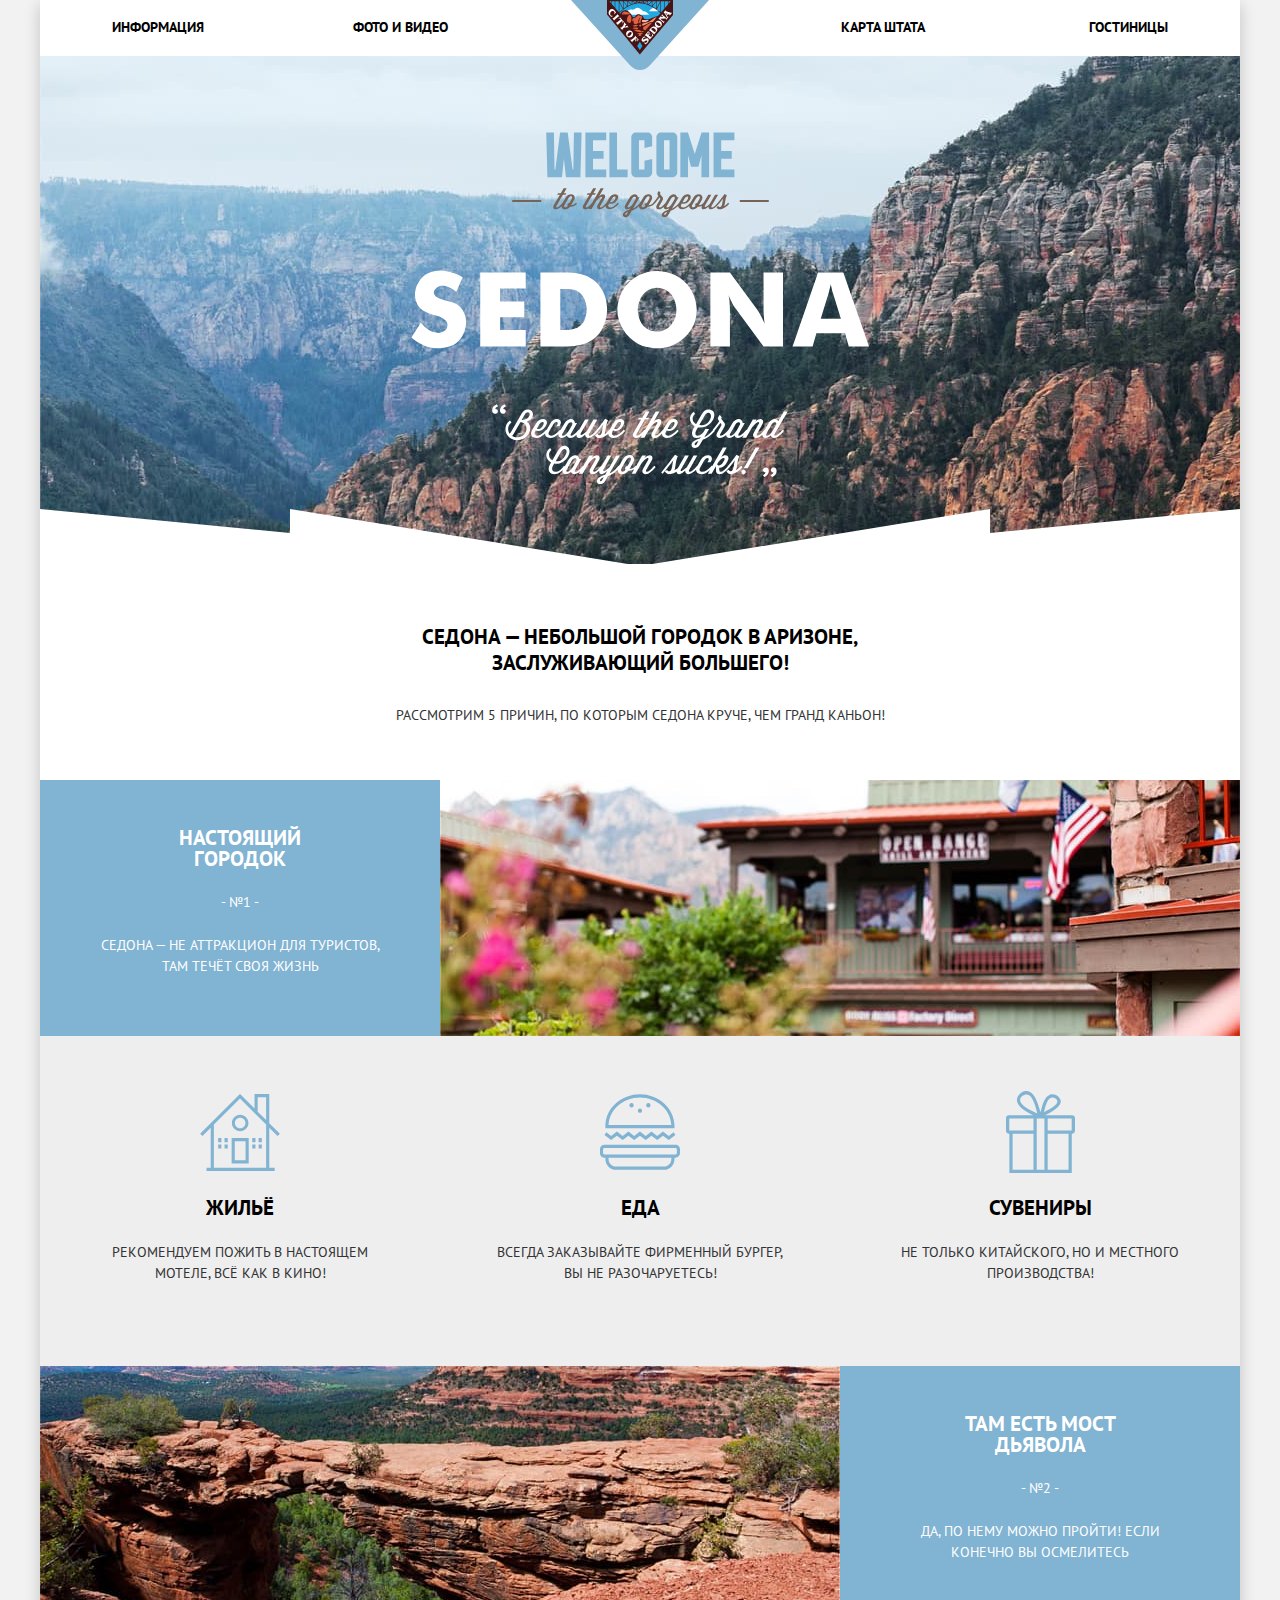
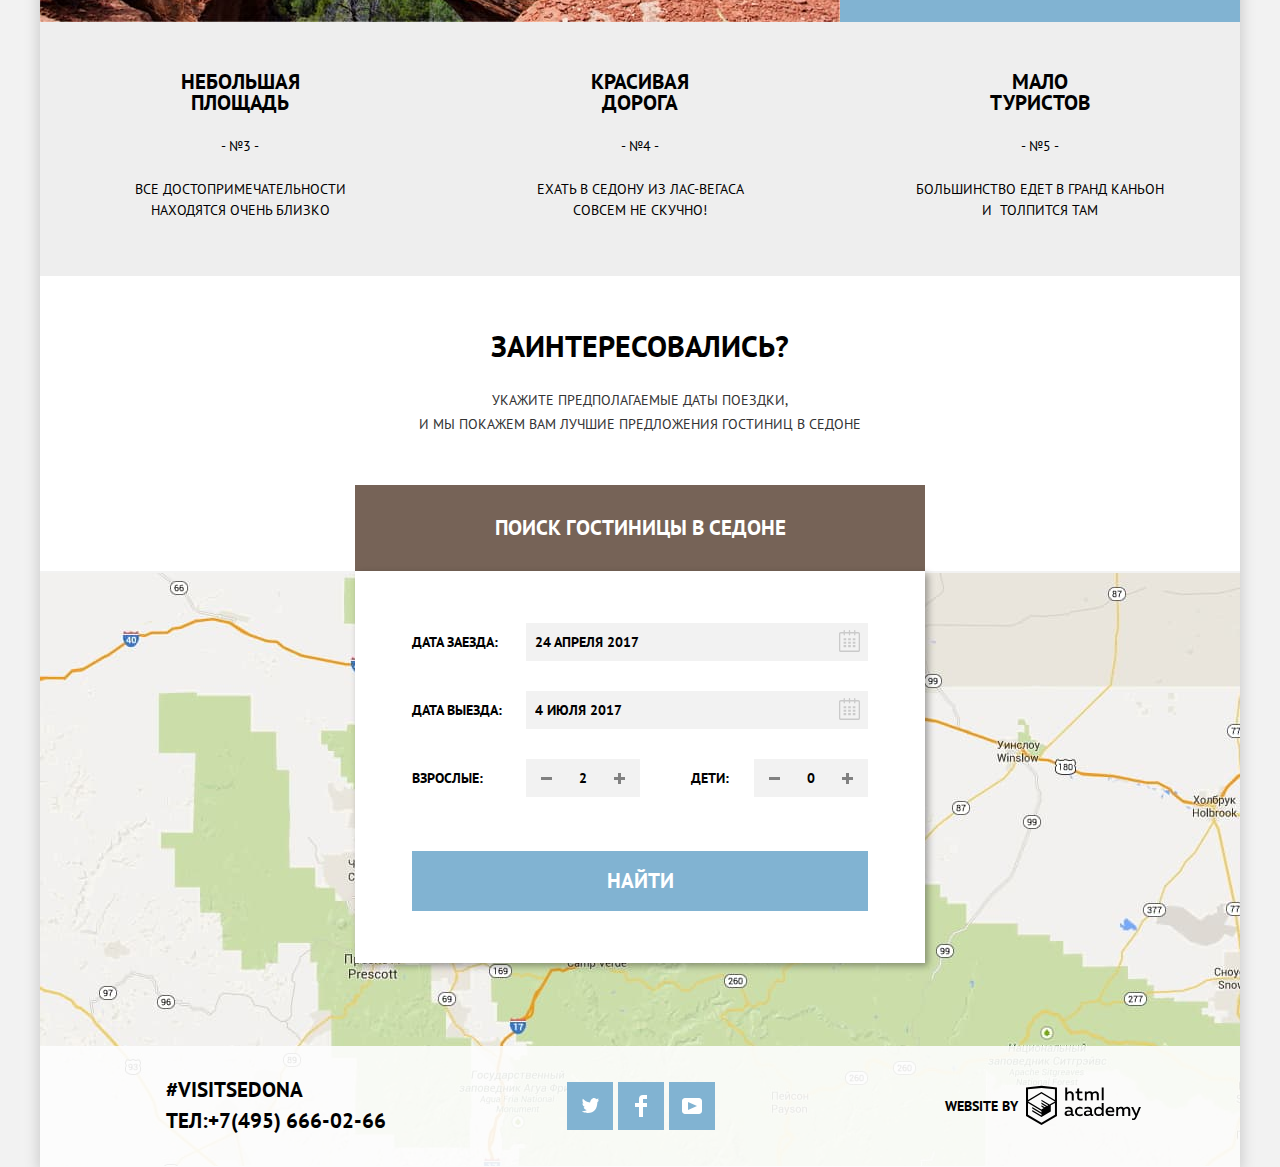
==== index.html @ 965aa6cd "Добавил Iframe" ====
<!DOCTYPE html>
<html lang="ru">

<head>
  <meta charset="utf-8">
  <title>HTML Academy: Седона</title>
  <link href="https://fonts.googleapis.com/css?family=PT+Sans:400,700&display=swap" rel="stylesheet">
  <link href="css/normalize.css" rel="stylesheet">
  <link href="css/style.css" rel="stylesheet">
</head>

<body>

  <div class="container">
    <header class="page-header">
      <nav class="main-navigation">
        <a class="logo-link">
          <img class="logo-image" src="img/svg/logo-sedona.svg" width="145" height="70" alt="логотип Седона">
        </a>
        <ul class="menu-list">
          <li class="menu-item">
            <a class="menu-link" href="#">Информация</a>
          </li>
          <li class="menu-item">
            <a class="menu-link" href="#">Фото и видео</a>
          </li>
          <li class="menu-item">
            <a class="menu-link" href="#">Карта штата</a>
          </li>
          <li class="menu-item">
            <a class="menu-link" href="catalog.html">Гостиницы</a>
          </li>
        </ul>
      </nav>
    </header>

    <main class="page-main">
      <section class="greeting">
        <h1 class="visually-hidden">Седона</h1>
        <img class="greeting-image" src="img/svg/intro-welcome.svg" width="459" height="353"
          alt="Welcom to the gorgeous Because the Grand Canyon sucks">
        <svg class="poligon" aria-hidden="true" xmlns="http://www.w3.org/2000/svg" viewBox="0 0 1200 57" width="1200"
          height="57">
          <path d="M0 57V0l250 24V0l350 57L950 0v24l250-24v57H0z" />
        </svg>
      </section>
      <section class="advantages">
        <h2 class="advantages-heading">
          Седона — небольшой городок в Аризоне,
          заслуживающий большего!
        </h2>
        <p class="advantages-text">Рассмотрим 5 причин, по которым Седона круче, чем гранд каньон!</p>
        <ol class="advantages-list">
          <li class="advantages-item">
            <div class="advantages-item-wrapper">
              <h3 class="advantages-title heading--light">Настоящий городок</h3>
              <p class="item-text text--light">Седона — не аттракцион для туристов, там течёт своя жизнь</p>
            </div>
            <div class="advantages-image-right"></div>
            <ul class="advantages-sublist">
              <li class="advantages-subitem advantages-subitem--house">
                <h3 class="advantages-subtitle">Жильё</h3>
                <p class="advantages-subtext">Рекомендуем пожить в настоящем мотеле, всё как в кино!</p>
              </li>
              <li class="advantages-subitem advantages-subitem--burger">
                <h3 class="advantages-subtitle">Еда</h3>
                <p class="advantages-subtext">Всегда заказывайте фирменный бургер, вы не разочаруетесь!</p>
              </li>
              <li class="advantages-subitem advantages-subitem--box">
                <h3 class="advantages-subtitle">Сувениры</h3>
                <p class="advantages-subtext">Не только китайского, но и местного производства!</p>
              </li>
            </ul>
          </li>
          <li class="advantages-item">
            <div class="advantages-item-wrapper">
              <h3 class="advantages-title heading--light">Там есть Мост дьявола</h3>
              <p class="item-text text--light">Да, по нему можно пройти! Если конечно вы осмелитесь</p>
            </div>
            <div class="advatages-image-left"></div>
          </li>
          <li class="advantages-item advantages-item-simple">
            <h3 class="advantages-title">Небольшая площадь</h3>
            <p class="item-text">Все достопримечательности находятся очень близко</p>
          </li>
          <li class="advantages-item advantages-item-simple">
            <h3 class="advantages-title">Красивая дорога</h3>
            <p class="item-text">Ехать в Седону из Лас-Вегаса совсем не скучно!</p>
          </li>
          <li class="advantages-item advantages-item-simple">
            <h3 class="advantages-title">Мало туристов</h3>
            <p class="item-text">Большинство едет в гранд каньон и&nbsp; толпится там</p>
          </li>
        </ol>
      </section>
      <section class="search">
        <h2 class="search-heading">Заинтересовались?</h2>
        <p class="search-text">Укажите предполагаемые даты поездки,<br>
          и мы покажем вам лучшие предложения гостиниц в седоне</p>
        <button class="button button-primary search-modal-button" type="button">Поиск гостиницы в седоне</button>
        <form class="search-form" action="https://echo.htmlacademy.ru" method="post">
          <p class="field-wrapper">
            <label class="search-label" for="check-in">Дата заезда:</label>
            <input id="check-in" class="feedback-field feedback-field-date" type="text" name="date-check-in"
              value="24 апреля 2017">
            <button class="calendar" type="button">
              <svg class="icon-calendar" aria-hidden="true" xmlns="http://www.w3.org/2000/svg" width="21" height="22"
                viewBox="0 0 21 22">
                <path
                  d="M19.251 2.025h-2.845V.648c0-.381-.294-.689-.656-.689-.363 0-.656.308-.656.689v1.377h-3.938V.648c0-.381-.294-.689-.655-.689-.363 0-.657.308-.657.689v1.377H5.906V.648c0-.381-.294-.689-.656-.689-.363 0-.657.308-.657.689v1.377H1.75C.784 2.025 0 2.847 0 3.862v16.302C0 21.179.784 22 1.75 22h17.501c.966 0 1.749-.821 1.749-1.836V3.862c0-1.015-.783-1.837-1.749-1.837zm.437 18.139a.448.448 0 0 1-.437.459H1.75a.45.45 0 0 1-.438-.459V3.862a.45.45 0 0 1 .438-.459h2.844v1.378c0 .381.294.689.657.689.362 0 .656-.308.656-.689V3.403h3.938v1.378c0 .381.294.689.657.689.361 0 .655-.308.655-.689V3.403h3.938v1.378c0 .381.293.689.656.689.362 0 .656-.308.656-.689V3.403h2.845c.241 0 .437.206.437.459v16.302z" />
                <path
                  d="M4.594 8.225h2.625v2.066H4.594zM4.594 11.668h2.625v2.067H4.594zM4.594 15.112h2.625v2.066H4.594zM9.188 15.112h2.625v2.066H9.188zM9.188 11.668h2.625v2.067H9.188zM9.188 8.225h2.625v2.066H9.188zM13.781 15.112h2.625v2.066h-2.625zM13.781 11.668h2.625v2.067h-2.625zM13.781 8.225h2.625v2.066h-2.625z" />
              </svg>
            </button>
          </p>
          <p class="field-wrapper">
            <label class="search-label" for="check-out">Дата выезда:</label>
            <input id="check-out" class="feedback-field feedback-field-date" type="text" name="date-check-out"
              value="4 июля 2017">
            <button class="calendar" type="button">
              <svg class="icon-calendar" aria-hidden="true" xmlns="http://www.w3.org/2000/svg" width="21" height="22"
                viewBox="0 0 21 22">
                <path
                  d="M19.251 2.025h-2.845V.648c0-.381-.294-.689-.656-.689-.363 0-.656.308-.656.689v1.377h-3.938V.648c0-.381-.294-.689-.655-.689-.363 0-.657.308-.657.689v1.377H5.906V.648c0-.381-.294-.689-.656-.689-.363 0-.657.308-.657.689v1.377H1.75C.784 2.025 0 2.847 0 3.862v16.302C0 21.179.784 22 1.75 22h17.501c.966 0 1.749-.821 1.749-1.836V3.862c0-1.015-.783-1.837-1.749-1.837zm.437 18.139a.448.448 0 0 1-.437.459H1.75a.45.45 0 0 1-.438-.459V3.862a.45.45 0 0 1 .438-.459h2.844v1.378c0 .381.294.689.657.689.362 0 .656-.308.656-.689V3.403h3.938v1.378c0 .381.294.689.657.689.361 0 .655-.308.655-.689V3.403h3.938v1.378c0 .381.293.689.656.689.362 0 .656-.308.656-.689V3.403h2.845c.241 0 .437.206.437.459v16.302z" />
                <path
                  d="M4.594 8.225h2.625v2.066H4.594zM4.594 11.668h2.625v2.067H4.594zM4.594 15.112h2.625v2.066H4.594zM9.188 15.112h2.625v2.066H9.188zM9.188 11.668h2.625v2.067H9.188zM9.188 8.225h2.625v2.066H9.188zM13.781 15.112h2.625v2.066h-2.625zM13.781 11.668h2.625v2.067h-2.625zM13.781 8.225h2.625v2.066h-2.625z" />
              </svg>
            </button>
          </p>
          <p class="field-wrapper">
            <label class="search-label" for="adults">Взрослые:</label>
            <span class="inner-wrapper">
              <input id="adults" class="feedback-field feedback-field-number" type="number" name="adults-amount"
                value="2">
              <button class="button-increase button-minus" type="button">
                <span class="visually-hidden">Кнопка уменьшения колличества взрослых</span>
              </button>
              <button class="button-increase button-plus" type="button">
                <span class="visually-hidden">Кнопка увеличения колличества взрослых</span>
              </button>
            </span>
          </p>
          <p class="field-wrapper">
            <label class="search-label" for="children">Дети:</label>
            <span class="inner-wrapper">
              <input id="children" class="feedback-field feedback-field-number" type="number" name="children-amount"
                value="0">
              <button class="button-increase button-minus" type="button">
                <span class="visually-hidden">Кнопка уменьшения колличества взрослых</span>
              </button>
              <button class="button-increase button-plus" type="button">
                <span class="visually-hidden">Кнопка увеличения колличества взрослых</span>
              </button>
            </span>
          </p>
          <button class="button button-secondary search-submit" type="submit">Найти</button>
        </form>
      </section>
      <section class="location">
        <h2 class="visually-hidden">Как к нам добраться</h2>
        <iframe
          src="https://www.google.com/maps/embed?pb=!1m23!1m12!1m3!1d52375.352764189585!2d-111.79600900950287!3d34.869804901130244!2m3!1f0!2f0!3f0!3m2!1i1024!2i768!4f13.1!4m8!3e6!4m5!1s0x872da132f942b00d%3A0x5548c523fa6c8efd!2z0KHQtdC00L7QvdCwLCDQkNGA0LjQt9C-0L3QsCwg0KHQqNCQ!3m2!1d34.8697395!2d-111.7609896!4m0!5e0!3m2!1sru!2sby!4v1583216070744!5m2!1sru!2sby"
          width="1200" height="593" frameborder="0" style="border:0;" allowfullscreen="">
        </iframe>
      </section>
    </main>

    <footer class="page-footer page-footer--position">
      <p class="footer-contact">
        <a class="link-hashtag" href="#">#visitsedona</a>
        <a class="link-phone" href="tel:+7495660266">тел:+7(495) 666-02-66</a>
      </p>
      <ul class="social-list">
        <li class="social-item">
          <a class="social-link" href="https://twitter.com/?lang=ru"><span class="visually-hidden">Twitter</span>
            <svg class="social-icon" aria-hidden="true" xmlns="http://www.w3.org/2000/svg"
              xmlns:xlink="http://www.w3.org/1999/xlink" width="17" height="15" viewBox="0 0 17 15">
              <path
                d="M10.95.144c1.685-.496 2.984.27 3.577 1.179.673-.231 1.331-.481 2.011-.708a2.345 2.345 0 0 1-.857 1.768c.685.17 1.304-.491 1.304-.491-.169 1-1.006 1.788-1.563 2.024-.231 6.75-3.175 11.217-10.077 11.082h-.446c-.41 0-4.164-.46-4.898-1.887 2.271.196 3.893-.422 4.693-1.177-.96-.3-2.679-.477-2.979-2.95.349.106.564.228 1.19.119C1.705 8.247.374 7.53.448 5.33c.285.328 1.067.536 1.34.472C1.085 5.561-.182 2.442.894.85c1.818 1.854 3.735 3.606 7.152 3.773C8.254 2.33 9.183.793 10.95.144z" />
            </svg></a>
        </li>
        <li class="social-item">
          <a class="social-link" href="https://www.facebook.com/"><span class="visually-hidden">Facebook</span>
            <svg class="social-icon" aria-hidden="true" xmlns="http://www.w3.org/2000/svg" width="12" height="22"
              viewBox="0 0 12 22">
              <path d="M12 4V0H8a4 4 0 0 0-4 4v4H0v4h4v10h4V12h4V8H8V4h4z" /></svg>
          </a>
        </li>
        <li class="social-item">
          <a class="social-link" href="https://www.youtube.com/"><span class="visually-hidden">Youtube</span>
            <svg class="social-icon" aria-hidden="true" xmlns="http://www.w3.org/2000/svg"
              xmlns:xlink="http://www.w3.org/1999/xlink" width="20" height="16" viewBox="0 0 20 16">
              <path
                d="M17 0H3C1.35 0 0 1.35 0 3v10c0 1.65 1.35 3 3 3h14c1.65 0 3-1.35 3-3V3c0-1.65-1.35-3-3-3zM6.027 11.998V4.002L15.014 8l-8.987 3.998z" />
            </svg>
          </a>
        </li>
      </ul>
      <p class="footer-copyright">
        <span class="copyright-text">Website by</span>
        <a class="copyright-link" href="https://htmlacademy.ru/intensive/htmlcss"><span class="visually-hidden">HTML
            ACADEMY</span>
          <svg class="copyright-icon" aria-hidden="true" data-name="Layer 1" xmlns="http://www.w3.org/2000/svg"
            viewBox="0 0 108.08 36.85" width="115" height="41">
            <path
              d="M44.61,26.88a2,2,0,0,0,.55-0.1v1.33a3.25,3.25,0,0,1-1.18.21,1.67,1.67,0,0,1-1.67-1,4.84,4.84,0,0,1-3.14,1.08c-1.51,0-2.91-.83-2.91-2.55,0-2.13,2-2.79,3.71-2.79a11.08,11.08,0,0,1,2.17.25v-0.3c0-1-.76-1.77-2.19-1.77a7.42,7.42,0,0,0-3,.64v-1.7a10.21,10.21,0,0,1,3.19-.55c2.36,0,3.81,1.12,3.81,3.65v3a0.54,0.54,0,0,0,.49.59h0.17Zm-6.44-1.13A1.35,1.35,0,0,0,39.63,27h0.11a3.39,3.39,0,0,0,2.41-1V24.58a9.72,9.72,0,0,0-1.81-.21c-1,0-2.16.33-2.16,1.38h0Zm12.36-6.11a5,5,0,0,1,2.57.64V22a4.08,4.08,0,0,0-2.3-.7,2.75,2.75,0,1,0,0,5.49,5,5,0,0,0,2.43-.64v1.71a6.27,6.27,0,0,1-2.76.57A4.21,4.21,0,0,1,46,24.51q0-.21,0-0.41a4.32,4.32,0,0,1,4.18-4.46h0.38Zm12.17,7.24a2,2,0,0,0,.55-0.1v1.33a3.25,3.25,0,0,1-1.18.21,1.67,1.67,0,0,1-1.67-1,4.84,4.84,0,0,1-3.14,1.08c-1.51,0-2.91-.83-2.91-2.55,0-2.13,2-2.79,3.71-2.79a11.08,11.08,0,0,1,2.17.25v-0.3c0-1-.76-1.77-2.19-1.77a7.42,7.42,0,0,0-3,.64v-1.7a10.21,10.21,0,0,1,3.19-.55c2.36,0,3.81,1.12,3.81,3.65v3a0.54,0.54,0,0,0,.49.59h0.17Zm-6.44-1.13A1.35,1.35,0,0,0,57.73,27h0.11a3.39,3.39,0,0,0,2.41-1V24.58a9.72,9.72,0,0,0-1.81-.21c-1.06,0-2.16.33-2.16,1.38h0ZM73,16V28.2H71.35V26.88a3.88,3.88,0,0,1-3.19,1.54,4.4,4.4,0,0,1,0-8.78,3.81,3.81,0,0,1,3,1.3V16H73Zm-4.53,5.22a2.76,2.76,0,1,0,0,5.52A2.86,2.86,0,0,0,71.15,25V23A2.91,2.91,0,0,0,68.49,21.27ZM79,19.64c3.31,0,4.46,2.68,3.92,5.09H76.7c0.21,1.5,1.67,2.11,3.19,2.11a6.11,6.11,0,0,0,2.64-.59v1.6a7.14,7.14,0,0,1-3,.57C77,28.42,74.78,27,74.78,24a4.18,4.18,0,0,1,4-4.39H79Zm0.09,1.54a2.28,2.28,0,0,0-2.44,2.1v0.06H81.3A2,2,0,0,0,79.13,21.18Zm5.73,7V19.87h1.65v1a3.81,3.81,0,0,1,2.78-1.27A2.86,2.86,0,0,1,91.89,21a4.12,4.12,0,0,1,2.91-1.33A3.06,3.06,0,0,1,98,23V28.2h-1.9V23.05a1.59,1.59,0,0,0-1.42-1.75H94.42a2.8,2.8,0,0,0-2.07,1.12V28.2h-1.9V23.05A1.59,1.59,0,0,0,89,21.31H88.8a3,3,0,0,0-2.21,1.29v5.63H84.86Zm21.31-8.33h1.9l-3.91,9.46c-0.9,2.17-2.09,2.86-3.35,2.86a4.76,4.76,0,0,1-1.1-.14V30.46a2.86,2.86,0,0,0,.85.12c0.9,0,1.58-.64,2.07-1.9l0.17-.42-4-8.4h2l2.86,6.29ZM38.73,1.46V6.22a3.81,3.81,0,0,1,2.7-1.14,3.25,3.25,0,0,1,3.44,3.4v5.15H43V8.72a1.81,1.81,0,0,0-1.61-2h-0.3a2.93,2.93,0,0,0-2.32,1.39v5.52h-1.9V1.46h1.9ZM49.94,2.31v3h3V6.91h-3v3.81c0,1.1.5,1.46,1.58,1.46a4.49,4.49,0,0,0,1.69-.33v1.6A6.8,6.8,0,0,1,51,13.8a2.55,2.55,0,0,1-2.86-2.74V6.89H46.58V5.26h1.5V2.74Zm5.4,11.31V5.28H57v1A3.81,3.81,0,0,1,59.77,5a2.86,2.86,0,0,1,2.6,1.33A4.12,4.12,0,0,1,65.28,5,3.06,3.06,0,0,1,68.44,8.4v5.21h-1.9V8.46a1.59,1.59,0,0,0-1.42-1.75H64.89a2.8,2.8,0,0,0-2.07,1.12v5.78h-1.9V8.46A1.59,1.59,0,0,0,59.5,6.71H59.27A3,3,0,0,0,57.06,8v5.63H55.34ZM71.17,1.45H73V13.6H71.17V1.45ZM14.71,0H14.55L0,1.54V28.21l14.55,8.66,14.55-8.66V1.54Zm12.5,27.1L14.55,34.64,1.9,27.12V16.18l12.59,7.5V25L5.86,19.9v1.31l8.68,5.21v1.39L5.87,22.65V24l8.68,5.21,8.75-5.24V18.31L27.2,16V27.12Zm0-12.53-3.48,2-1.6,1L14.51,13v1.31L21,18.23H21l-0.14.09-1,.54-5.37-3.2V17l4.24,2.52-1,.67-3.2-1.9v1.31l2.1,1.24L14.5,22.1,2,14.65,14.51,7.11Zm0-1.32L14.49,5.76,1.91,13.25v-10L14.56,1.92,27.21,3.25v10h0Z"
              transform="translate(0 -0.02)" />
          </svg>
        </a>
      </p>
    </footer>
  </div>
  <script src="js/script.js"></script>
</body>

</html>
---- css/style.css ----
html {
  box-sizing: border-box;
}

body {
  margin: 0;
  padding: 0;
  font-family: 'PT Sans', Arial sans-serif;
  font-size: 14px;
  font-weight: 700;
  color: #000000;
  text-transform: uppercase;
  background-color: #f2f2f2;
  background-position: top center;
  background-repeat: no-repeat;
}

html { 
  box-sizing: border-box; 
}

*, *::before, 
*::after { 
  box-sizing: inherit; 
}

.catalog-index {
  background-color: #fefefe;
}

.visually-hidden:not(:focus):not(:active),
input[type="checkbox"].visually-hidden,
input[type="radio"].visually-hidden {
  position: absolute;
  width: 1px;
  height: 1px;
  margin: -1px;
  border: 0;
  padding: 0;
  white-space: nowrap;
  clip-path: inset(100%);
  clip: rect(0 0 0 0);
  overflow: hidden;
}

a {
  text-decoration: none;
}

img {
  max-width: 100%;
}

.container {
  position: relative;
  max-width: 1200px;
  margin: 0 auto;
  box-shadow: 0 5px 15px 0 rgba(0, 1, 1, 0.2);
}

/* ----------------------------Header------------------------------------- */

.page-header {
  background-color: #ffffff;
}

.menu-list {
  list-style: none;
  display: flex;
  flex-wrap: wrap;
  align-items: center;
  padding: 0;
  margin: 0;
}

.menu-link {
  color: #000000;
  line-height: 26px;
}

.menu-link:hover,
.menu-link:focus {
  color: #81b3d2;
}

.menu-link:active {
  color: #cacaca;
}

fieldset {
  border: none;
}

.logo-link {
  position: fixed;
  top: 0;
  left: 50%;
  transform: translateX(-50%);
  z-index: 1;
}

.menu-item {
  width: 25%;
  margin-top: 14px;
  margin-bottom: 16px;
}

.menu-item:nth-child(4n+3),
.menu-item:nth-child(4n+4) {
  text-align: right;
}

.menu-item:nth-child(4n+1) {
  padding-left: 72px;
}

.menu-item:nth-child(4n+4) {
  padding-right: 72px;
}

.menu-item:nth-child(4n+2) {
  padding-left: 13px;
}

.menu-item:nth-child(4n+3) {
  padding-right: 15px;
}

/* ----------------------------Main------------------------------------- */

.greeting {
  position: relative;
  background-image: url("../img/background/backgroundlogo.jpg");
  background-repeat: no-repeat;
  background-position: 0 -55px;
  text-align: center;
  padding: 76px 0;
}

.advantages {
  background-color: #ffffff;
}

.advantages-heading {
  font-size: 21px;
  line-height: 26px;
  width: 617px;
  margin:0 auto;
  text-align: center;
  padding-top: 60px;
  padding-bottom: 26px;
  line-height: 26px;
}

.advantages-text {
  line-height: 26px;
  font-weight: 400;
  color: #333333;
  text-align: center;
  margin: 0;
  padding-bottom: 52px;
  line-height: 26px;
}

.advantages-list {
  display: flex;
  flex-wrap: wrap;
  list-style: none;
  margin: 0;
  padding: 0;
  list-style-type: none; 
  counter-reset: item; 
}

.advantages-item-wrapper::before,
.advantages-item:nth-child(n+3)::before {
  content: '- №'counter(item)' -'; /* Добавляем к числам скобку */ 
  counter-increment: item; /* Задаём имя счетчика */
  font-weight: 400;
  margin-bottom: 25px;
}

.search {
  position: relative;
  background-color: #ffffff;
  padding-top: 52px;
}

.search-heading {
  max-width: 445px;
  font-size: 30px;
  line-height: 36px;
  text-align: center;
  margin: 0 auto;
  margin-bottom: 24px;
}

.search-text {
  line-height: 24px;
  font-weight: 400;
  color: #333333;
  width: 450px;
  text-align: center;
  margin: 0 auto;
  margin-bottom: 49px;
}

.button {
  color: #ffffff;
  border: none;
  text-transform: uppercase;
  text-align: center;
  font-weight: 700;
  cursor: pointer;
  font-size: 14px;
}

.button-primary {
  background-color: #766357;
  padding: 0;
  padding: 6px 17px;
}

.search-modal-button {
  width: 570px;
  font-size: 21px;
  line-height: 26px;
  display: block;
  margin: 0 auto;
  padding: 30px 100px;
}

.button-primary:hover,
.button-primary:focus {
  background-color: #604e43;
}

.button-primary:active {
  background-color: #503e33;
  color: #928a85;
}

.search-form {
  background-color: #ffffff;
  width: 570px;
  display: flex;
  flex-wrap: wrap;
  position: absolute;
  left: 50%;
  transform: translateX(-50%);
  padding: 52px 57px;
  box-shadow: 3px 3px 7px 0px rgb(0, 0, 0, 0.35);
}

.feedback-field {
  background-color: #f2f2f2;
  border: none;
  font-size: 14px;
  font-weight: 700;
  text-transform: uppercase;
  flex-grow: 1;
  height: 38px;
}

.feedback-field:hover {
  background-color: #ebebeb;
}

.feedback-field:focus {
  background-color: #ffffff;
  outline-color: #e5e5e5 ;
}

.search-label {
  width: 114px;
  line-height: 26px;
}

.button-secondary {
  background-color: #81b3d2;
}

.button-secondary:hover,
.button-secondary:focus {
  background-color: #669ec0;
}

.button-secondary:active {
  background-color: #5496bd;
  color: #88b6d1;
}

.catalog-list {
  list-style: none;
  margin: 0;
  padding: 0;
}

.catalog-heading {
  font-size: 21px;
  line-height: 26px;
  margin: 0;
  padding: 0;
  margin-bottom: 6px;
}

.button--details {
  display: inline-block;
  padding: 6px 17px;
}

.catalog-link {
  color: #000000;
}

.catalog-link:hover,
.catalog-link:focus {
  color: #81b3d2;
}

.catalog-link:active {
  color: #cacaca;
}

.catalog-type,
.catalog-cost {
  color: #333333;
  font-weight: 400;
  display: block;
}

.catalog-item-rating {
  background-color: #f2f2f2;
  font-weight: 400;
  display: block;
  padding: 6px 13px;
}

.advantages-title {
  text-align: center;
  font-size: 21px;
  margin: 0;
  max-width: 151px;
  order: -1;
  margin-bottom: 25px;
  line-height: 21px;
}

.item-text {
  font-weight: 400;
  margin: 0;
  text-align: center;
  max-width: 100%;
  line-height: 21px;
}

.advantages-sublist {
  width: 100%;
  list-style: none;
  margin: 0;
  padding: 0;
  display: flex;
}

.advantages-subtitle {
  font-size: 21px;
  color: #000000;
  margin: 0;
  text-align: center;
  margin-bottom: 24px;
  line-height: 21px;
}

.advantages-subtext {
  max-width: 100%;
  font-weight: 400;
  color: #333333;
  text-align: center;
  margin: 0;
  line-height: 21px;
}

.infrastructure {
  border: none;
}

.filter-heading {
  font-size: 16px;
  line-height: 21px;
  color: #ffffff;
  margin-bottom: 23px;
}

.filter {
  background-image: url("../img/background/filterbackground.jpg");
  background-repeat: no-repeat;
}

.filter-list,
.sorting-list {
  list-style: none;
  margin: 0;
  padding: 0;
}

.input-checkbox + label {
  color: #ffffff;
  font-weight: 400;
}

.input-text {
  background-color: transparent;
  border: 2px solid #ffffff;
}

.input-text[type="text"] {
  color: #ffffff;
  text-transform: uppercase;
  font-weight: 400;
}

.filter-button {
  background-color: transparent;
  border: 2px solid #ffffff;
  border-radius: 2px;
  font-weight: 400;
  padding-top: 8px;
  padding-right: 35px;
  padding-bottom: 8px;
  padding-left: 35px;
  display: block;
  margin: 0 auto;
}

.filter-button:hover,
.filter-button:focus {
  background-color: #ffffff;
  color: #000000;
}

.sorting {
  background-color: #fefefe;
  display: flex;
  align-items: center;
  padding: 24px 72px;
  border-bottom: 2px solid #f2f2f2;
}

.search-results {
  background-color: #fefefe;
}

.sorting-title,
.sortting-title-quantity {
  font-size: 21px;
  line-height: 26px;
}

.sorting-title {
  margin-right: 48px;
}

.sorting-subheading {
  font-size: 12px;
  line-height: 18px;
  font-weight: 400;
  margin-right: 38px;
}

.sorting-label {
  font-size: 12px;
  line-height: 18px;
  font-weight: 400;
}

.menu-link--active {
  color: #766357;
}

.menu-link--active:hover,
.menu-link--active:focus,
.menu-link--active:active {
  color:  #766357;
}

.search-submit {
  width: 100%;
  font-size: 21px;
  line-height: 26px;
  padding: 17px 50px;
}

.advatages-heading-wrapper {
  display: flex;
  flex-direction: column;
}

.poligon {
  position: absolute;
  bottom: -2px;
  left: 0;
  width: 100%;
  fill: #ffffff;
}

.advantages-item {
  display: flex;
  flex-wrap: wrap;
}

.advantages-item:nth-child(1),
.advantages-item:nth-child(2) {
  width: 100%;
}

.advantages-item:nth-child(n+3),
.advantages-subitem {
  background-color: #eeeeee;
  width: calc(100% / 3);
  padding: 49px 69px 55px;
  flex-direction: column;
  align-items: center;
  display: flex;
}

.advantages-subitem {
  display: flex;
  flex-direction: column;
  align-items: center;
  padding: 55px 55px 82px;
}

.advantages-item-wrapper {
  max-width: 400px;
  display: flex;
  flex-direction: column;
  flex-shrink: 0;
  align-items: center;
  background-color: #81b3d2;
  color: #ffffff;
  padding: 47px 48px 40px;
}

.field-wrapper {
  position: relative;
  margin: 0;
  margin-bottom: 30px;
  display: flex;
  align-items: center;
}

.field-wrapper:nth-child(1),
.field-wrapper:nth-child(2) {
  width: 100%;
}

.field-wrapper:nth-child(3),
.field-wrapper:nth-child(4) {
  width: 50%;
  margin-bottom: 54px;
}

.field-wrapper:nth-child(4) {
  padding-left: 51px;
}

.sorting-list {
  display: flex;
  flex-grow: 1;
}

.sorting-item:nth-child(-n+2) {
  margin-right: 34px;
}

.sorting-item:nth-child(3) {
  margin-right: auto;
}

.sorting-item:last-of-type {
  margin-left: 12px;
}

.catalog-item {
  display: flex;
  border-bottom: 2px solid #f2f2f2;
  padding: 29px 72px;
}

.catalog-image {
  order: -1;
  margin-right: 30px;
}

.rating-stars-list {
  list-style: none;
  margin: 0;
  padding: 0;
  display: flex;
}

.filter-form {
  display: flex;
  padding-top: 27px;
  padding-right: 72px;
  padding-bottom: 32px;
  padding-left: 72px;
}

.filter-item:not(:last-child) {
  margin-bottom: 23px;
}

.catalog-content-wrapper {
  display: flex;
  flex-wrap: wrap;
}

.advantages-subitem::before {
  content: "";
  display: block;
  width: 80px;
  height: 82px;
  background-repeat: no-repeat;
  background-position: center;
  background-size: contain;
  margin-bottom: 24px;
}

.advantages-subitem--house::before {
  background-image: url("../img/svg/icon-house.svg");
}

.advantages-subitem--burger::before {
  background-image: url("../img/svg/icon-burger.svg");
}

.advantages-subitem--box::before {
  background-image: url("../img/svg/icon-box.svg");
}

.advantages-image-right {
  flex-grow: 1;
  height: 256px;
  background: url("../img/background/sedona.jpg") no-repeat center;
}

.advatages-image-left {
  flex-grow: 1;
  height: 256px;
  background: url("../img/background/devil-bridge.jpg") no-repeat center;
  order: -1;
}

.catalog-content-wrapper-left {
  margin-right: auto;
}

input[type="radio"] + label {
  border-bottom: 1px dotted #81b3d2;
  color: #cacaca;
  cursor: pointer;
}

input[type="radio"]:checked + label {
  color: #81b3d2;
  border-bottom: none; 
}

input::-webkit-outer-spin-button,
input::-webkit-inner-spin-button {
    display: none;
}

input::-webkit-inner-spin-button {
  display: none;
}

.feedback-field-date {
  padding: 0 9px;
}

.feedback-field-number {
  width: 114px;
  padding: 14px 13px;
  text-align: center;
}

.input-checkbox + label::before {
  content: "";
  background-image: url("../img/svg/checkbox-off.svg");
  background-position: left;
  background-repeat: no-repeat;
  display: inline-block;
  vertical-align: middle;
  margin-right: 15px;
  width: 27px;
  height: 23px;
  cursor: pointer;
}

.input-checkbox:checked + label::before {
  content: "";
  background-image: url("../img/svg/checkbox-on.svg");
  background-position: left;
  background-repeat: no-repeat;
  display: inline-block;
  vertical-align: middle;
  margin-right: 15px;
  width: 27px;
  height: 23px;
  cursor: pointer;
}

.filter-form-group {
  margin: 0;
  padding: 0;
}

.filter-form-group-first {
  margin-right: 117px;
}

.rating-stars-list {
  list-style: none;
  margin: 0;
}

.rating-stars-item {
  width: 18px;
  height: 17px;
  background-image: url("../img/svg/star.svg");
  background-repeat: no-repeat;
  background-position: center;
}

.rating-stars-item {
  margin-left: 5px;
}

.catalog-content-wrapper-right {
  display: flex;
  flex-direction: column;
  justify-content: space-between;
  align-items: flex-end;
}

.map {
  display: block;
}

.advantages-item-simple .advantages-title {
  width: 160px;
}

.icon {
  fill: #cacaca;
}

input[type="radio"]:hover + label {
  color: #81b3d2;
  border-bottom: none;
}

input[type="radio"]:active + label {
  color: #000000;
  border-bottom: none;
}

input[type="radio"] + .sorting-label--icon {
  border-bottom: none;
}

.filter-form-group-third {
  margin-left: auto;
}

/*---------------------- Фильтр-------------------------------- */

.filter-form-group-third {
  width: 316px;
}

.filter-form-controls {
  position: relative;
  margin: 0;
  margin-bottom: 20px;
  height: 36px;
  border: 2px solid #ffffff;
}

.filter-heading-third {
  margin-bottom: 11px;
}

.filter-form-controls::after {
  content: "";
  position: absolute;
  width: 2px;
  height: 22px;
  background-color: #ffffff;
  top: 50%;
  left: 50%;
  transform: translate(-50%,-50%);
}

.filter-form-controls label {
  font-size: 14px;
  line-height: 32px;
  cursor: pointer;
  color: #ffffff;
  font-weight: 400;
}

.filter-form-controls .min-price,
.filter-form-controls .max-price {
  width: 90px;
  padding-left: 66px;
}

.filter-form-controls input {
  width: 50px;
  margin: 0;
  border: none;
  color: #ffffff;
}

.range-controls {
  position: relative;
  margin-bottom: 30px;
}

.scale {
  height: 2px;
  background: rgba(255, 255, 255, 0.3);
}

.bar {
  width: 80%;
  height: 2px;
  background-color: #ffffff;
}

.range-toggle {
  position: absolute;
  top: -9px;
  width: 20px;
  height: 23px;
  background-image: url("../img/svg/filter-button.svg");
  background-position: center;
  background-repeat: no-repeat;
  background-size: contain;
  cursor: pointer;
  border: none;
  background-color: transparent;
  transition: all 0.5s;
}

.range-toggle-min {
  left: 0;
}

.range-toggle-max {
  left: 80%;
}

.range-toggle-min:hover,
.range-toggle-min:focus,
.range-toggle-max:hover,
.range-toggle-max:focus {
  transform: scale(1.2);
}
/*------------------- Фильтр--------------------------------- */

input[type="radio"]:checked + label svg {
  fill: #81b3d2;
}

.sorting-label--icon:hover svg {
  fill: #000000;
}

.sorting-label--icon:active svg {
  fill:#81b3d2;
}

.catalog-inner-wrapper {
  display: flex;
}

.catalog-discription-wrapper:not(:last-child) {
  margin-right: 6px;
}

.catalog-type,
.catalog-cost {
  margin-bottom: 14px;
}

.calendar {
  position: absolute;
  right: 8px;
  border: none;
  padding: 0;
  margin: 0;
  outline: none;
  background-color: transparent;
}

.icon-calendar {
  fill: #cacaca;
}

.calendar:hover svg,
.calendar:focus svg {
  fill: #000000;
}

.calendar:active svg {
  fill: #81b3d2;
}

.input-checkbox:disabled + label {
  color: #6a6a6a;
}

.inner-wrapper {
  position: relative;
}

.button-increase {
  position: absolute;
  border: none;
  padding: 0;
  margin: 0;
  top: 50%;
  transform: translateY(-50%);
  width: 11px;
  height: 11px;
  background-color: transparent;
  outline: none;
  cursor: pointer;
}

.button-increase::before,
.button-increase::after {
  content: "";
  position: absolute;
  top: 50%;
  left: 0;
  transform: translateY(-50%);
  width: 100%;
  height: 3px;
  background-color: #818181;
}

.button-minus {
  left: 15px;
}

.button-plus {
  right: 15px;
}

.button-plus::after {
  transform: translateY(-50%) rotate(90deg);
}

.button-increase:hover::before,
.button-increase:hover::after,
.button-increase:focus::before,
.button-increase:focus::after {
  background-color: #000000;
}

.button-increase:active::before,
.button-increase:active::after {
  background-color: #81b3d2;
}

.location {
  background: url("../img/background/map.jpg") no-repeat center;
  background-size: contain;
  min-height: 593px;
}

/* Тренеровачные стили */

@keyframes show {
  0% {
    transform: translateY(-300px);
  }

  70% {
    transform: translateY(30px);
  }

  90% {
    transform: translateY(-10px);
  }

  100% {
    transform: translateY(0);
  }
}

.form-hide {
  display: none;
}
/* -------------------- */
/* ----------------------------Footer------------------------------------- */

.page-footer {
  display: flex;
  justify-content: space-between;
  align-items: center;
  padding-top: 34px;
  padding-right: 87px;
  padding-bottom: 26px;
  padding-left: 132px;
  background-color: #fefefe;
}

.page-footer--position {
  position: absolute;
  width: 100%;
  bottom: 0;
  background-color: rgba(253, 253, 253, 0.9);
  padding-top: 31px;
  padding-right: 87px;
  padding-bottom: 33px;
  padding-left: 126px;
}

.footer-contact {
  display: flex;
  flex-direction: column;
  margin: 0;
}

.link-hashtag,
.link-phone {
  font-size: 21px;
  line-height: 26px;
  color: #000000;
}

.link-hashtag {
  margin-bottom: 5px;
}

.link-hashtag:hover,
.link-phone:hover {
  text-decoration: underline;
}

.social-list {
  list-style: none;
  display: flex;
  padding: 0;
  margin: 0;
  margin-right: 49px;
}

.social-item:not(:last-child) {
  margin-right: 5px;
}

.social-link {
  width: 46px;
  height: 48px;
  background-color: #81b3d2;
  display: flex;
  justify-content: center;
  align-items: center;
}

.footer-copyright {
  display: flex;
  align-items: center;
  margin: 0;
}

.copyright-link {
  display: block;
  width: 127px;
}

.copyright-link:hover .copyright-icon,
.copyright-link:focus .copyright-icon {
  fill: #81b3d2;
}

.copyright-link:active .copyright-icon {
  fill: #bdbbbc;
}

.copyright-text {
  margin-right: 8px;
  line-height: 26px;
}

.social-link:hover,
.social-link:focus {
  background-color: #669ec0;
}

.social-link:active {
  background-color: #5496bd;
}

.social-link:active .social-icon {
  opacity: 0.5;
}

.copyright-icon {
  display: block;
}

.social-icon {
  fill: #ffffff;
}
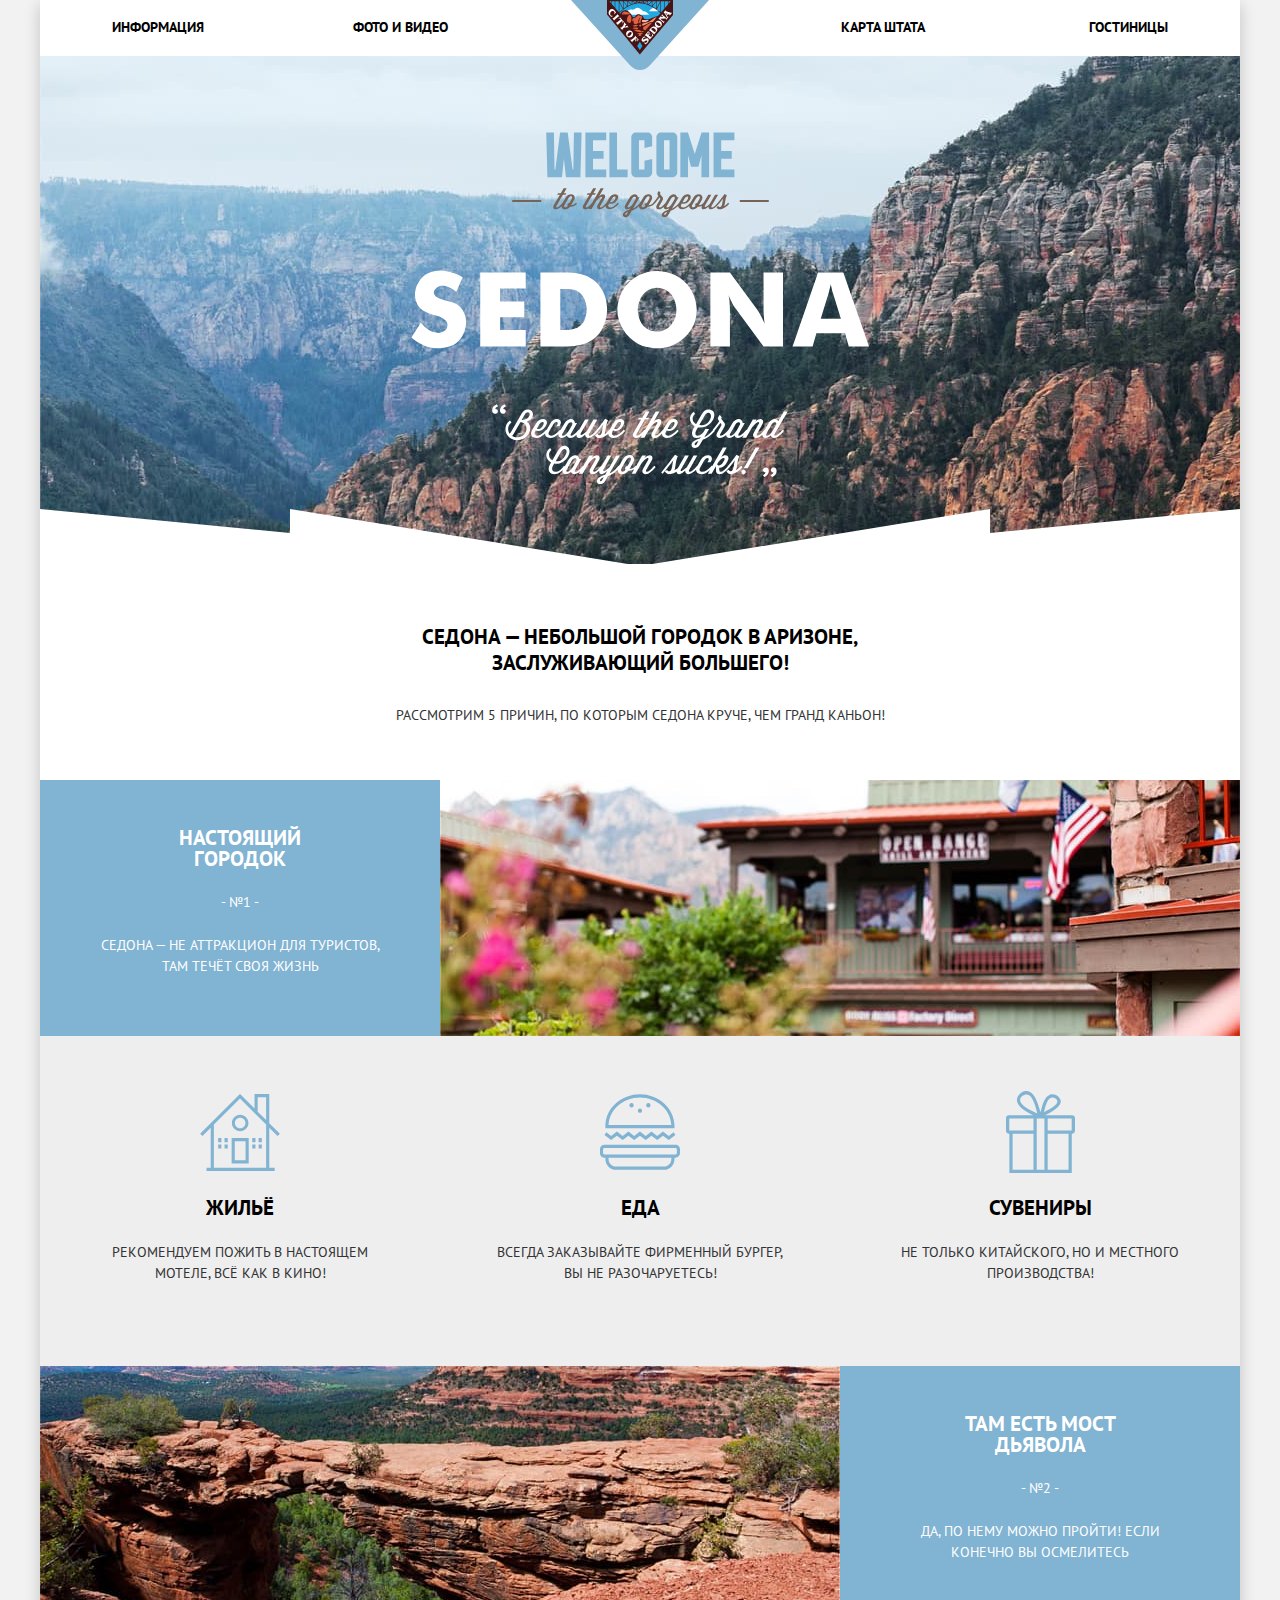
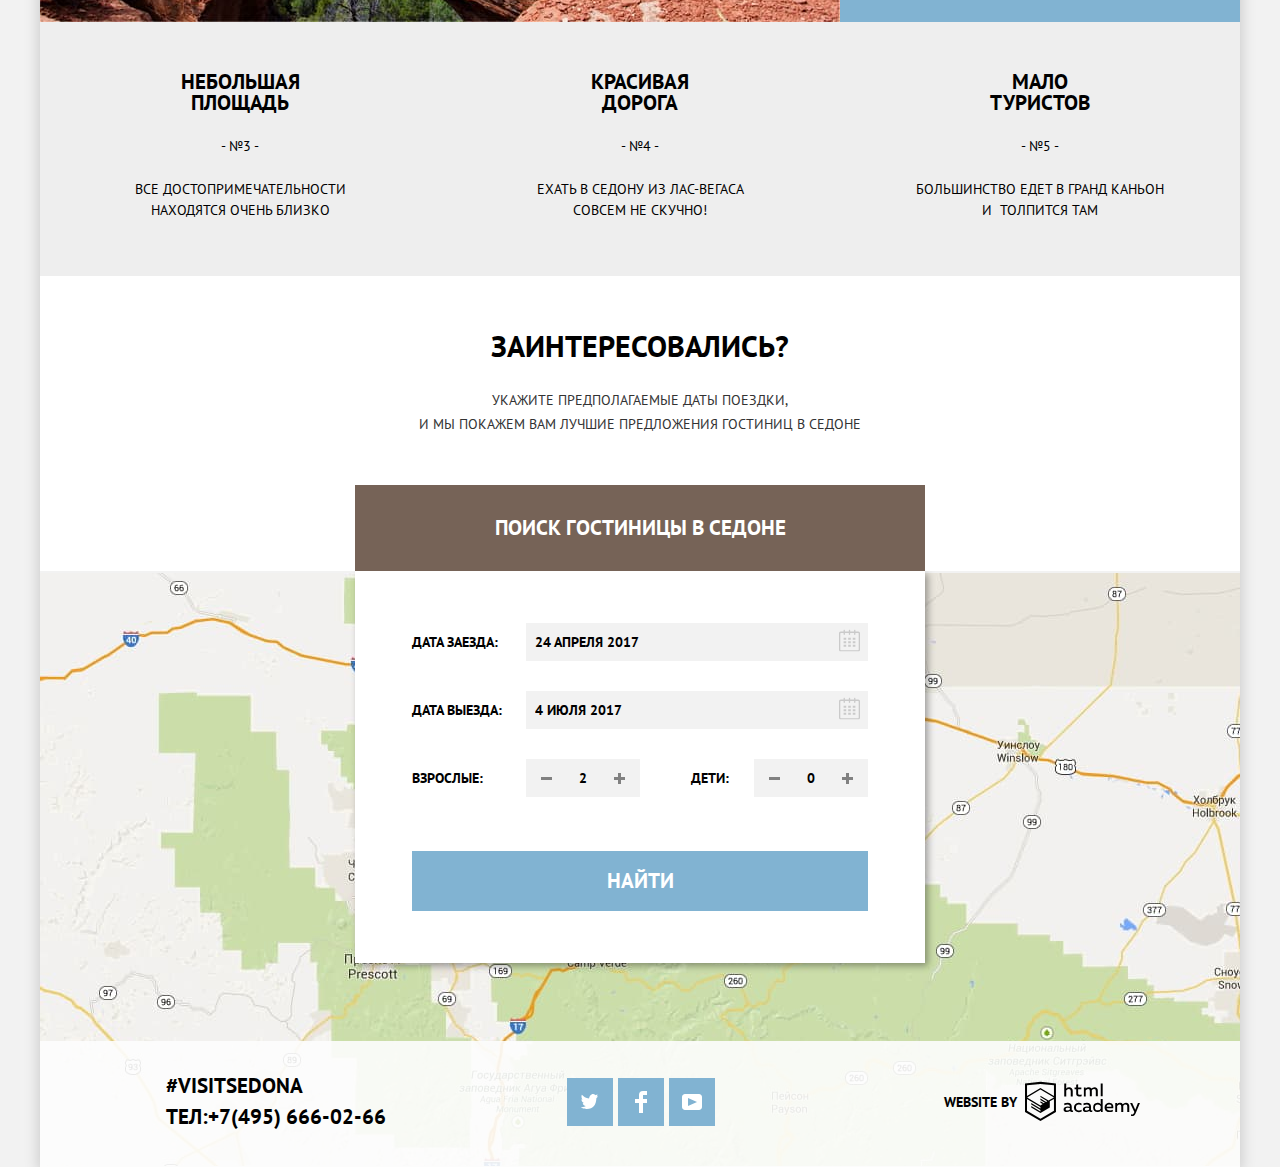
==== commit 7e98eb7c: "Добавил анимацию к форме" ====
--- a/index.html
+++ b/index.html
@@ -97,7 +97,10 @@
         <h2 class="search-heading">Заинтересовались?</h2>
         <p class="search-text">Укажите предполагаемые даты поездки,<br>
           и мы покажем вам лучшие предложения гостиниц в седоне</p>
-        <button class="button button-primary search-modal-button" type="button">Поиск гостиницы в седоне</button>
+        <button class="button button-primary search-modal-button" type="button">Поиск гостиницы в седоне</button> 
+      </section>
+      <section class="section-form">
+        <h2 class="visually-hidden">Форма поиска гостиницы</h2>
         <form class="search-form" action="https://echo.htmlacademy.ru" method="post">
           <p class="field-wrapper">
             <label class="search-label" for="check-in">Дата заезда:</label>
--- a/css/style.css
+++ b/css/style.css
@@ -5,7 +5,7 @@
 body {
   margin: 0;
   padding: 0;
-  font-family: 'PT Sans', Arial sans-serif;
+  font-family: "PT Sans", "Arial", sans-serif;
   font-size: 14px;
   font-weight: 700;
   color: #000000;
@@ -96,7 +96,7 @@
   top: 0;
   left: 50%;
   transform: translateX(-50%);
-  z-index: 1;
+  z-index: 10;
 }
 
 .menu-item {
@@ -138,6 +138,8 @@
 }
 
 .advantages {
+  position: relative;
+  z-index: 2;
   background-color: #ffffff;
 }
 
@@ -184,6 +186,7 @@
   position: relative;
   background-color: #ffffff;
   padding-top: 52px;
+  z-index: 2;
 }
 
 .search-heading {
@@ -247,7 +250,8 @@
   flex-wrap: wrap;
   position: absolute;
   left: 50%;
-  transform: translateX(-50%);
+  bottom: 0;
+  transform: translate(-50%, 100%);
   padding: 52px 57px;
   box-shadow: 3px 3px 7px 0px rgb(0, 0, 0, 0.35);
 }
@@ -301,7 +305,8 @@
   line-height: 26px;
   margin: 0;
   padding: 0;
-  margin-bottom: 6px;
+  margin-bottom: 11px;
+  margin-top: -6px; /* Для Pixel Perfect */
 }
 
 .button--details {
@@ -327,6 +332,7 @@
   color: #333333;
   font-weight: 400;
   display: block;
+  margin-bottom: 15px;
 }
 
 .catalog-item-rating {
@@ -406,6 +412,7 @@
 .input-checkbox + label {
   color: #ffffff;
   font-weight: 400;
+  cursor: pointer;
 }
 
 .input-text {
@@ -429,7 +436,7 @@
   padding-bottom: 8px;
   padding-left: 35px;
   display: block;
-  margin: 0 auto;
+  margin: 0 12px 0 0;
 }
 
 .filter-button:hover,
@@ -682,7 +689,7 @@
 
 .feedback-field-number {
   width: 114px;
-  padding: 14px 13px;
+  padding: 0px 13px;
   text-align: center;
 }
 
@@ -870,6 +877,12 @@
 .range-toggle-max:focus {
   transform: scale(1.2);
 }
+
+.filter-button-wrapper {
+  display: flex;
+  justify-content: center;
+}
+
 /*------------------- Фильтр--------------------------------- */
 
 input[type="radio"]:checked + label svg {
@@ -890,16 +903,13 @@
 
 .catalog-discription-wrapper:not(:last-child) {
   margin-right: 6px;
-}
-
-.catalog-type,
-.catalog-cost {
-  margin-bottom: 14px;
 }
 
 .calendar {
   position: absolute;
   right: 8px;
+  bottom: 50%;
+  transform: translateY(50%);
   border: none;
   padding: 0;
   margin: 0;
@@ -988,24 +998,57 @@
 
 @keyframes show {
   0% {
-    transform: translateY(-300px);
+    transform: translate(-50%, -100%);
   }
 
   70% {
-    transform: translateY(30px);
+    transform: translate(-50%, 90%);
   }
 
   90% {
-    transform: translateY(-10px);
+    transform: translate(-50%, 95%);
   }
 
   100% {
-    transform: translateY(0);
+    transform: translate(-50%, 100%);
+  }
+}
+
+@keyframes hide {
+  0% {
+    transform: translate(-50%, 100%);
+  }
+
+  100% {
+    transform: translate(-50%, 0);
   }
 }
 
 .form-hide {
   display: none;
+}
+
+.search-form--show {
+  animation: show 1s forwards;
+}
+
+.search-form--hide {
+  animation: hide 1s forwards;
+}
+
+.section-form {
+  position: relative;
+}
+
+input[type=text]::-ms-clear {  
+  display: none; 
+  width : 0; 
+  height: 0; 
+}
+input[type=text]::-ms-reveal {  
+  display: none; 
+  width : 0; 
+  height: 0; 
 }
 /* -------------------- */
 /* ----------------------------Footer------------------------------------- */
@@ -1026,9 +1069,9 @@
   width: 100%;
   bottom: 0;
   background-color: rgba(253, 253, 253, 0.9);
-  padding-top: 31px;
-  padding-right: 87px;
-  padding-bottom: 33px;
+  padding-top: 32px;
+  padding-right: 88px;
+  padding-bottom: 37px;
   padding-left: 126px;
 }
 
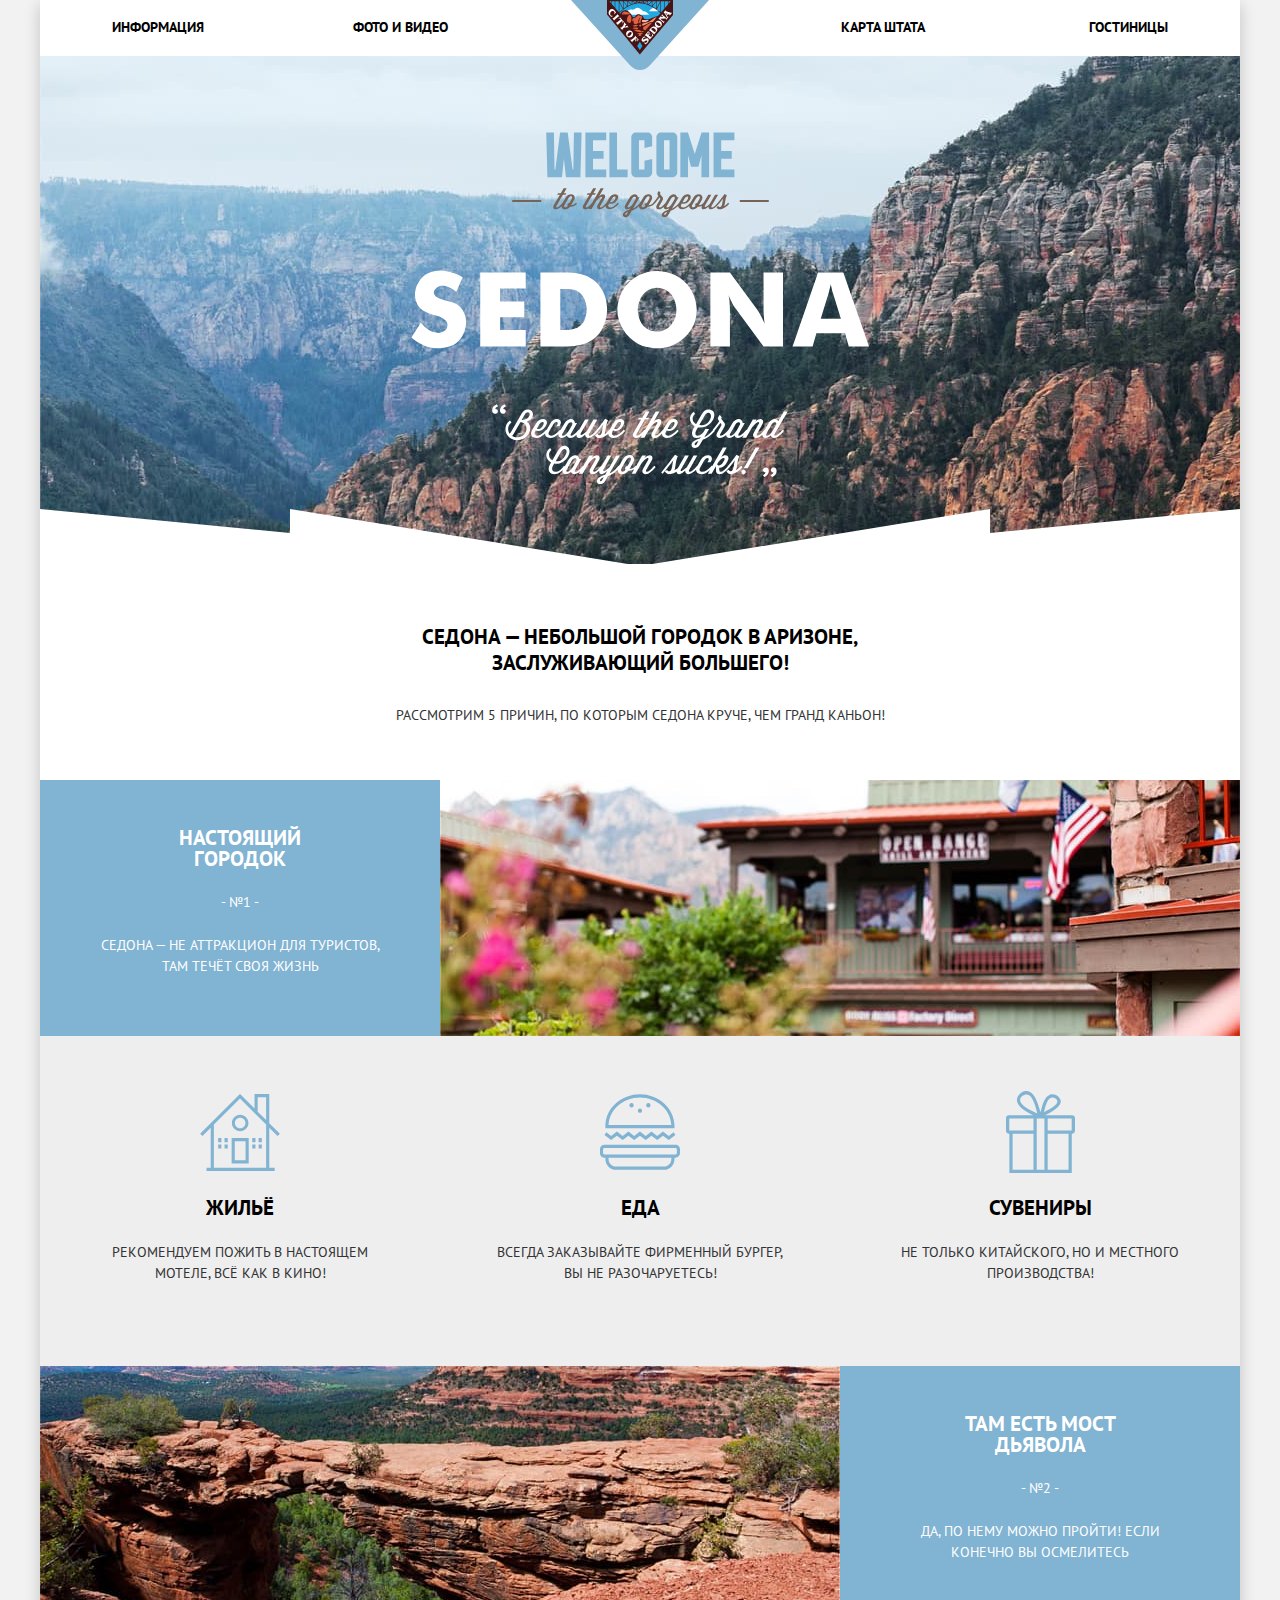
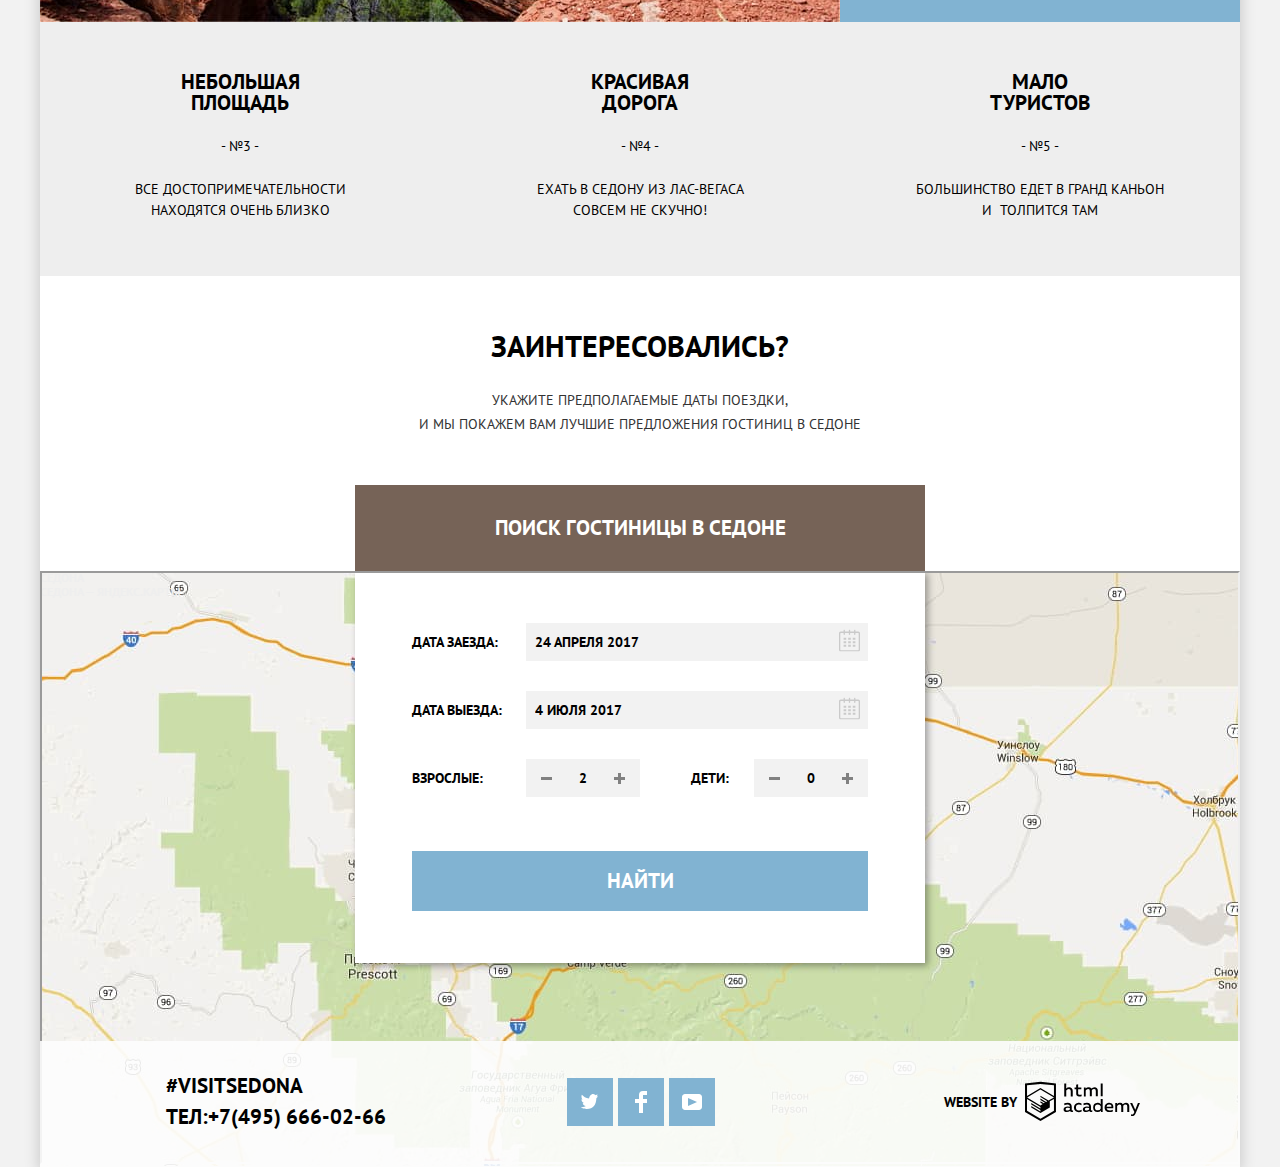
==== commit 2057f5d7: "Вставил карту  Яндекс" ====
--- a/index.html
+++ b/index.html
@@ -97,7 +97,7 @@
         <h2 class="search-heading">Заинтересовались?</h2>
         <p class="search-text">Укажите предполагаемые даты поездки,<br>
           и мы покажем вам лучшие предложения гостиниц в седоне</p>
-        <button class="button button-primary search-modal-button" type="button">Поиск гостиницы в седоне</button> 
+        <button class="button button-primary search-modal-button" type="button">Поиск гостиницы в седоне</button>
       </section>
       <section class="section-form">
         <h2 class="visually-hidden">Форма поиска гостиницы</h2>
@@ -161,10 +161,18 @@
       </section>
       <section class="location">
         <h2 class="visually-hidden">Как к нам добраться</h2>
-        <iframe
+        <div style="position:relative;overflow:hidden;"><a
+            href="https://yandex.by/maps/110669/sedona/?utm_medium=mapframe&utm_source=maps"
+            style="color:#eee;font-size:12px;position:absolute;top:0px;">Седона</a><a
+            href="https://yandex.by/maps/110669/sedona/search/%D1%81%D0%B5%D0%B4%D0%BE%D0%BD%D0%B0/?ll=-111.756269%2C34.871952&sll=30.204791%2C55.183672&sspn=0.986023%2C0.321000&utm_medium=mapframe&utm_source=maps&z=14.91"
+            style="color:#eee;font-size:12px;position:absolute;top:14px;">Седона — Яндекс.Карты</a><iframe
+            src="https://yandex.by/map-widget/v1/-/CKeXZP6X" width="1200" height="593" frameborder="1"
+            allowfullscreen="true" style="position:relative;"></iframe>
+        </div>
+        <!-- <iframe
           src="https://www.google.com/maps/embed?pb=!1m23!1m12!1m3!1d52375.352764189585!2d-111.79600900950287!3d34.869804901130244!2m3!1f0!2f0!3f0!3m2!1i1024!2i768!4f13.1!4m8!3e6!4m5!1s0x872da132f942b00d%3A0x5548c523fa6c8efd!2z0KHQtdC00L7QvdCwLCDQkNGA0LjQt9C-0L3QsCwg0KHQqNCQ!3m2!1d34.8697395!2d-111.7609896!4m0!5e0!3m2!1sru!2sby!4v1583216070744!5m2!1sru!2sby"
           width="1200" height="593" frameborder="0" style="border:0;" allowfullscreen="">
-        </iframe>
+        </iframe> -->
       </section>
     </main>
 
--- a/css/style.css
+++ b/css/style.css
@@ -152,6 +152,7 @@
   padding-top: 60px;
   padding-bottom: 26px;
   line-height: 26px;
+  font-weight: 700;
 }
 
 .advantages-text {
@@ -196,6 +197,7 @@
   text-align: center;
   margin: 0 auto;
   margin-bottom: 24px;
+  font-weight: 700;
 }
 
 .search-text {
@@ -272,7 +274,7 @@
 
 .feedback-field:focus {
   background-color: #ffffff;
-  outline-color: #e5e5e5 ;
+  outline: 2px solid  #e5e5e5;
 }
 
 .search-label {
@@ -307,6 +309,7 @@
   padding: 0;
   margin-bottom: 11px;
   margin-top: -6px; /* Для Pixel Perfect */
+  font-weight: 700;
 }
 
 .button--details {
@@ -350,6 +353,7 @@
   order: -1;
   margin-bottom: 25px;
   line-height: 21px;
+  font-weight: 700;
 }
 
 .item-text {
@@ -375,6 +379,7 @@
   text-align: center;
   margin-bottom: 24px;
   line-height: 21px;
+  font-weight: 700;
 }
 
 .advantages-subtext {
@@ -1002,11 +1007,11 @@
   }
 
   70% {
-    transform: translate(-50%, 90%);
+    transform: translate(-50%, 103%);
   }
 
   90% {
-    transform: translate(-50%, 95%);
+    transform: translate(-50%, 97%);
   }
 
   100% {
@@ -1029,11 +1034,11 @@
 }
 
 .search-form--show {
-  animation: show 1s forwards;
+  animation: show 0.3s forwards;
 }
 
 .search-form--hide {
-  animation: hide 1s forwards;
+  animation: hide 0.3s forwards;
 }
 
 .section-form {
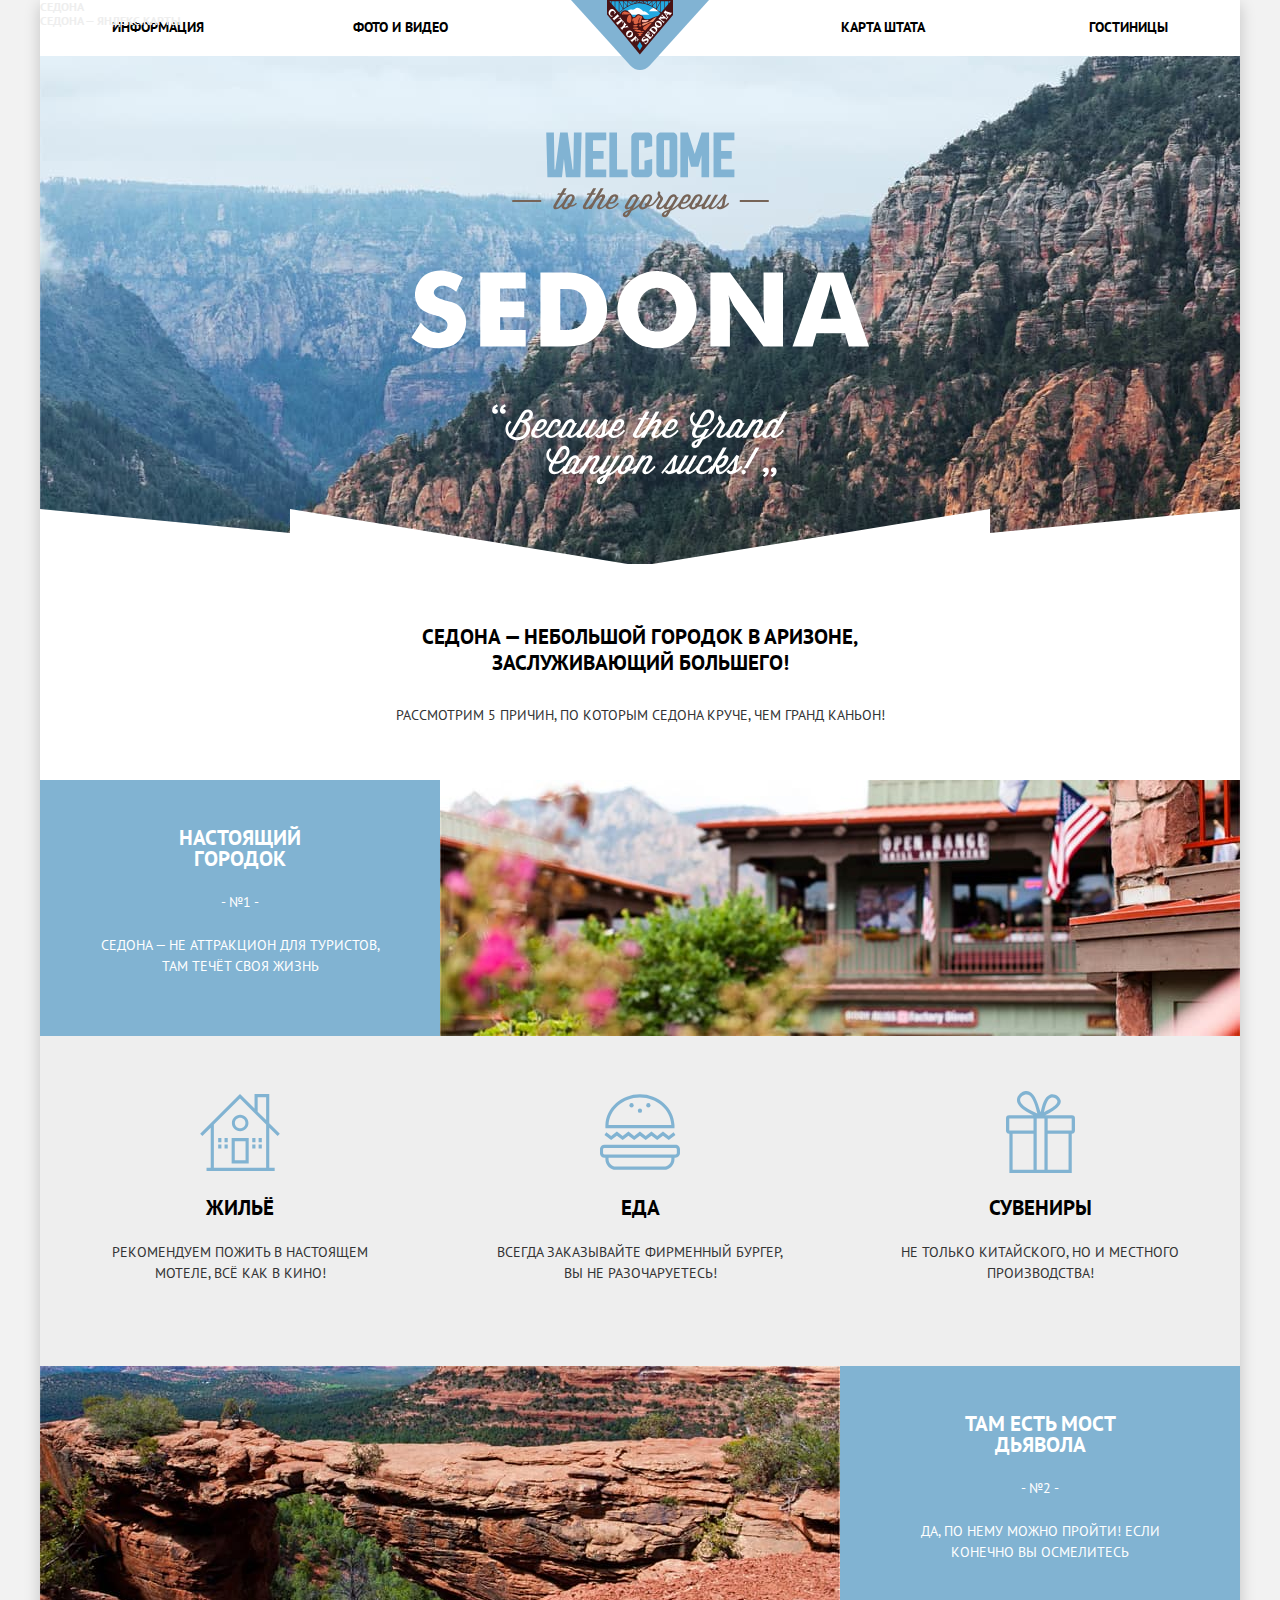
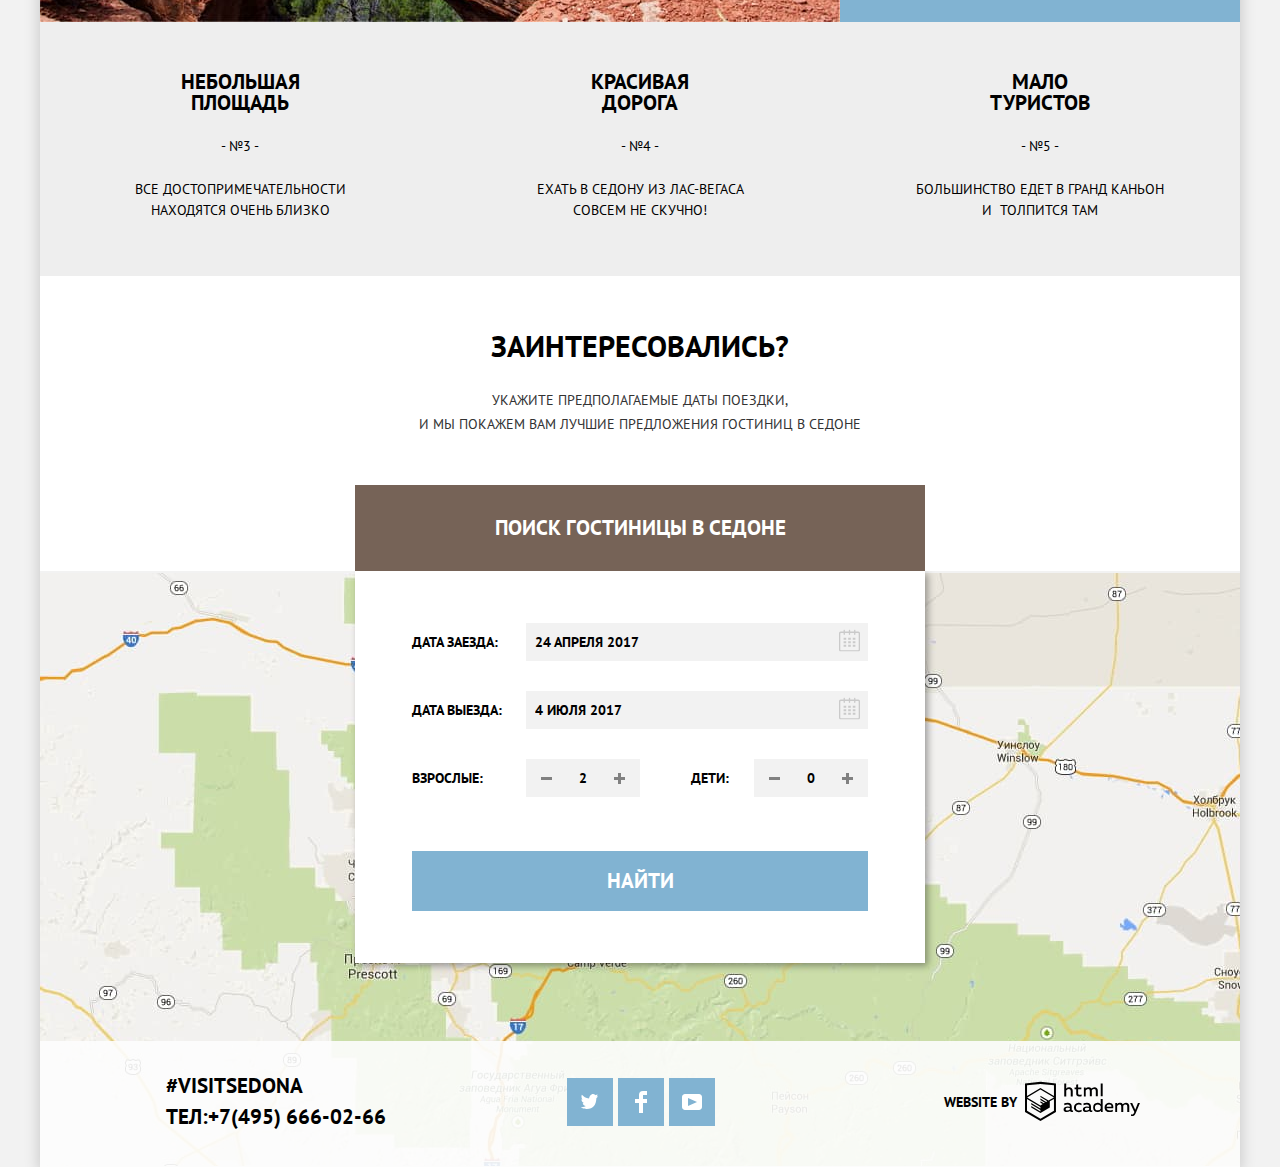
==== commit 0e7f6eca: "добавил карту Яндекса" ====
--- a/index.html
+++ b/index.html
@@ -161,13 +161,13 @@
       </section>
       <section class="location">
         <h2 class="visually-hidden">Как к нам добраться</h2>
-        <div style="position:relative;overflow:hidden;"><a
+        <div style="overflow:hidden;"><a
             href="https://yandex.by/maps/110669/sedona/?utm_medium=mapframe&utm_source=maps"
             style="color:#eee;font-size:12px;position:absolute;top:0px;">Седона</a><a
             href="https://yandex.by/maps/110669/sedona/search/%D1%81%D0%B5%D0%B4%D0%BE%D0%BD%D0%B0/?ll=-111.756269%2C34.871952&sll=30.204791%2C55.183672&sspn=0.986023%2C0.321000&utm_medium=mapframe&utm_source=maps&z=14.91"
             style="color:#eee;font-size:12px;position:absolute;top:14px;">Седона — Яндекс.Карты</a><iframe
-            src="https://yandex.by/map-widget/v1/-/CKeXZP6X" width="1200" height="593" frameborder="1"
-            allowfullscreen="true" style="position:relative;"></iframe>
+            src="https://yandex.by/map-widget/v1/-/CKeXZP6X" width="1200" height="593" frameborder="0"
+            allowfullscreen="true"></iframe>
         </div>
         <!-- <iframe
           src="https://www.google.com/maps/embed?pb=!1m23!1m12!1m3!1d52375.352764189585!2d-111.79600900950287!3d34.869804901130244!2m3!1f0!2f0!3f0!3m2!1i1024!2i768!4f13.1!4m8!3e6!4m5!1s0x872da132f942b00d%3A0x5548c523fa6c8efd!2z0KHQtdC00L7QvdCwLCDQkNGA0LjQt9C-0L3QsCwg0KHQqNCQ!3m2!1d34.8697395!2d-111.7609896!4m0!5e0!3m2!1sru!2sby!4v1583216070744!5m2!1sru!2sby"
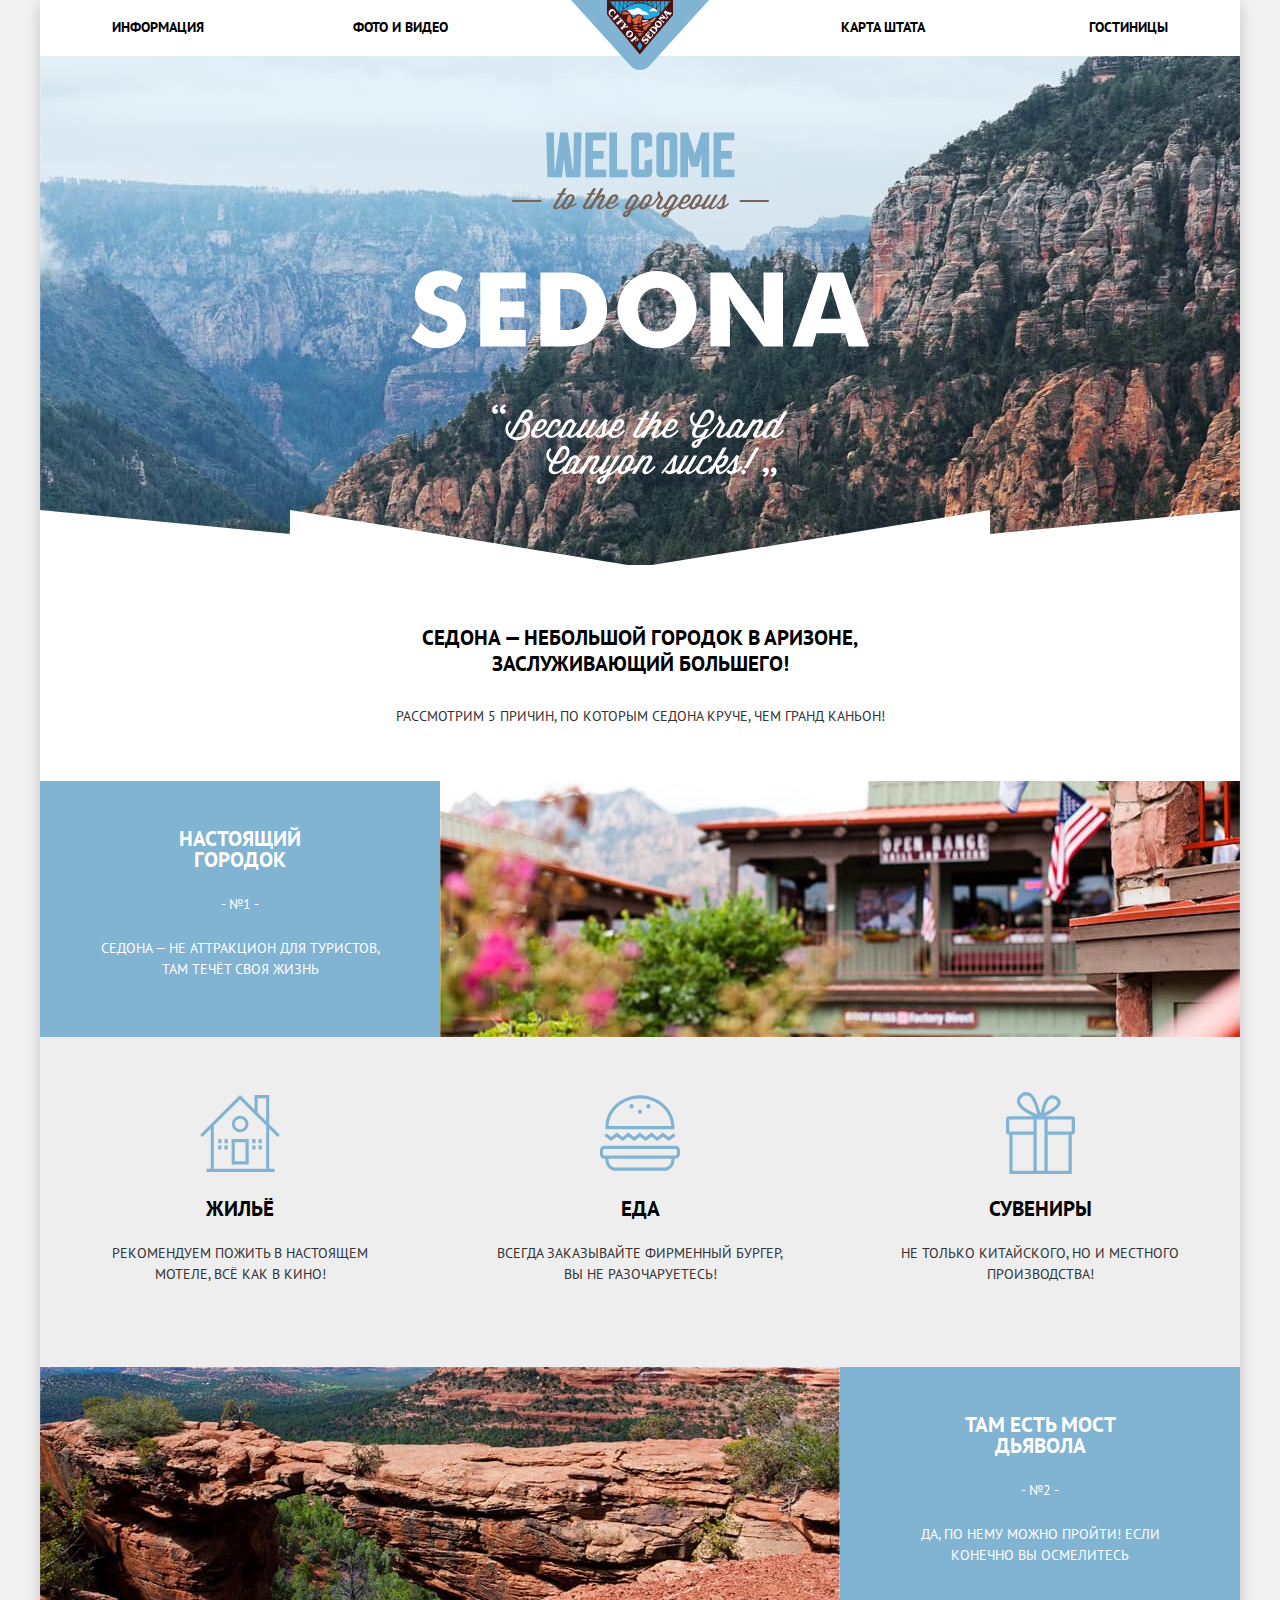
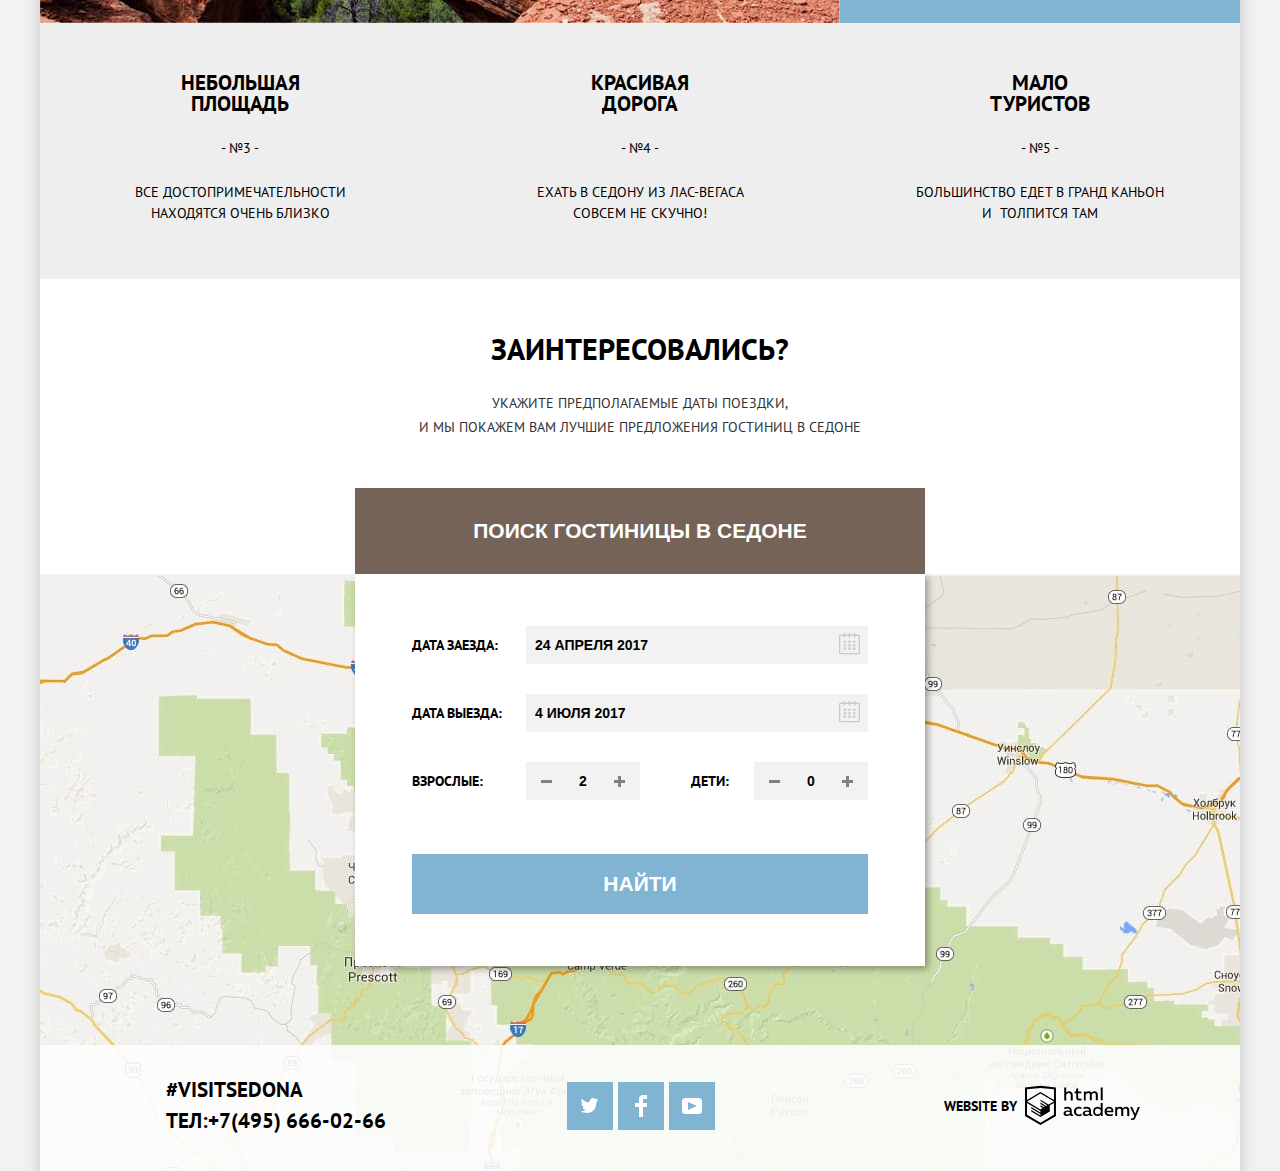
==== commit df131b2d: "Мелкие правки в коде" ====
--- a/index.html
+++ b/index.html
@@ -161,18 +161,11 @@
       </section>
       <section class="location">
         <h2 class="visually-hidden">Как к нам добраться</h2>
-        <div style="overflow:hidden;"><a
-            href="https://yandex.by/maps/110669/sedona/?utm_medium=mapframe&utm_source=maps"
-            style="color:#eee;font-size:12px;position:absolute;top:0px;">Седона</a><a
-            href="https://yandex.by/maps/110669/sedona/search/%D1%81%D0%B5%D0%B4%D0%BE%D0%BD%D0%B0/?ll=-111.756269%2C34.871952&sll=30.204791%2C55.183672&sspn=0.986023%2C0.321000&utm_medium=mapframe&utm_source=maps&z=14.91"
-            style="color:#eee;font-size:12px;position:absolute;top:14px;">Седона — Яндекс.Карты</a><iframe
-            src="https://yandex.by/map-widget/v1/-/CKeXZP6X" width="1200" height="593" frameborder="0"
-            allowfullscreen="true"></iframe>
+        <div style="overflow:hidden;">
+          <iframe src="https://yandex.by/map-widget/v1/-/CKeXZP6X" width="1200" height="593" frameborder="0"
+            allowfullscreen="true">
+          </iframe>
         </div>
-        <!-- <iframe
-          src="https://www.google.com/maps/embed?pb=!1m23!1m12!1m3!1d52375.352764189585!2d-111.79600900950287!3d34.869804901130244!2m3!1f0!2f0!3f0!3m2!1i1024!2i768!4f13.1!4m8!3e6!4m5!1s0x872da132f942b00d%3A0x5548c523fa6c8efd!2z0KHQtdC00L7QvdCwLCDQkNGA0LjQt9C-0L3QsCwg0KHQqNCQ!3m2!1d34.8697395!2d-111.7609896!4m0!5e0!3m2!1sru!2sby!4v1583216070744!5m2!1sru!2sby"
-          width="1200" height="593" frameborder="0" style="border:0;" allowfullscreen="">
-        </iframe> -->
       </section>
     </main>
 
--- a/css/style.css
+++ b/css/style.css
@@ -13,10 +13,6 @@
   background-color: #f2f2f2;
   background-position: top center;
   background-repeat: no-repeat;
-}
-
-html { 
-  box-sizing: border-box; 
 }
 
 *, *::before, 
